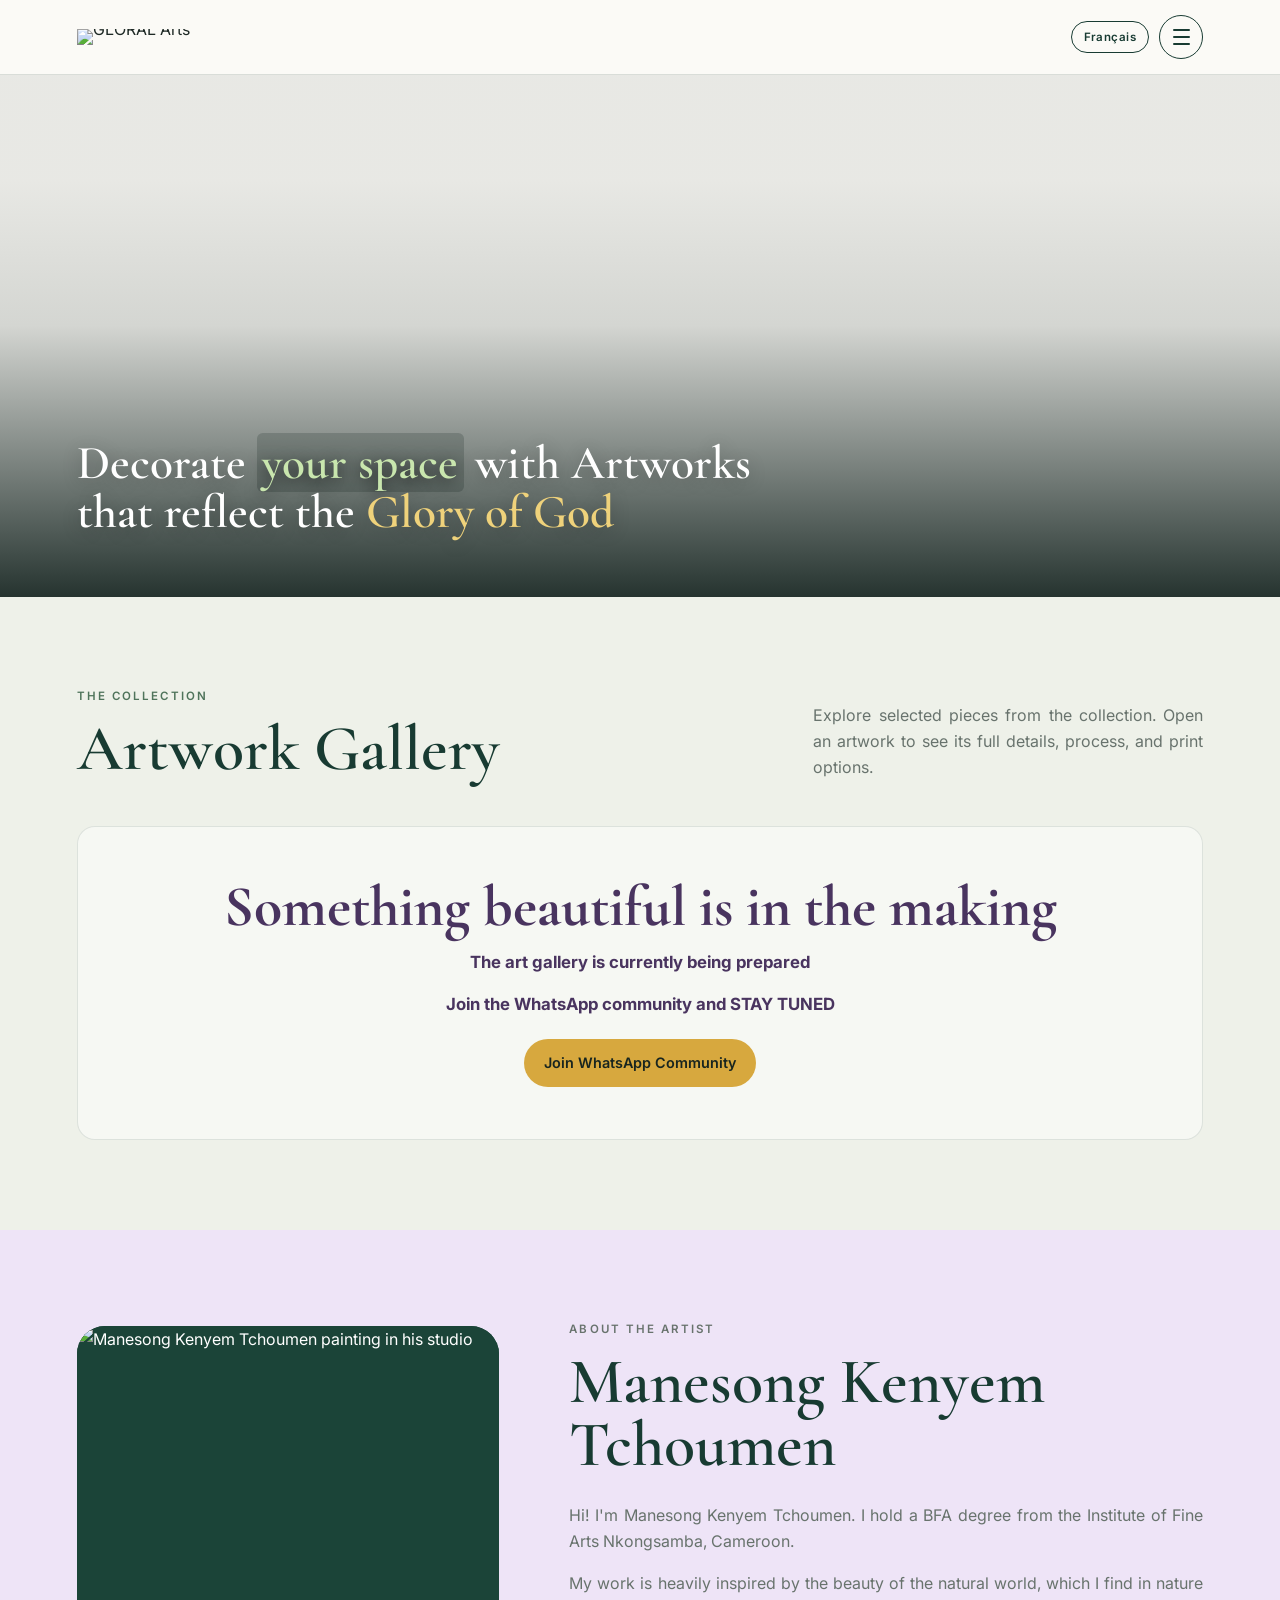
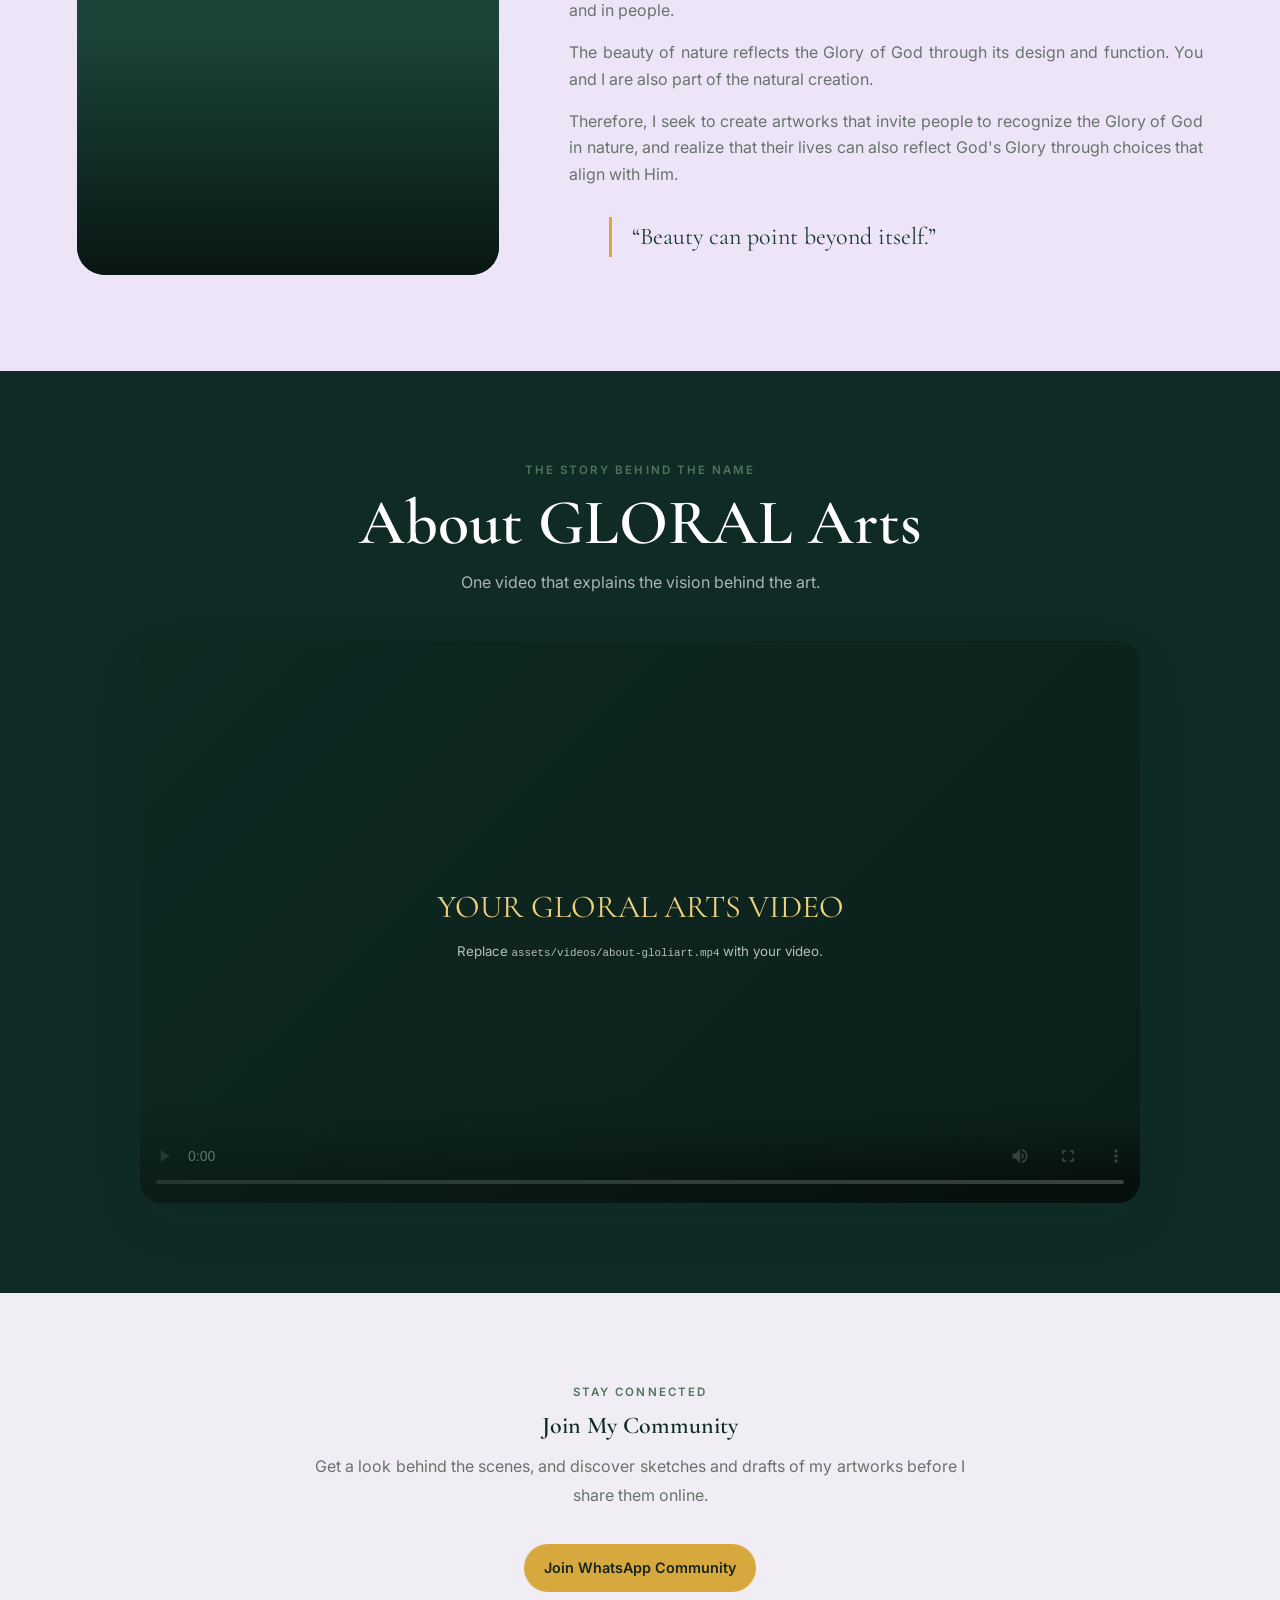
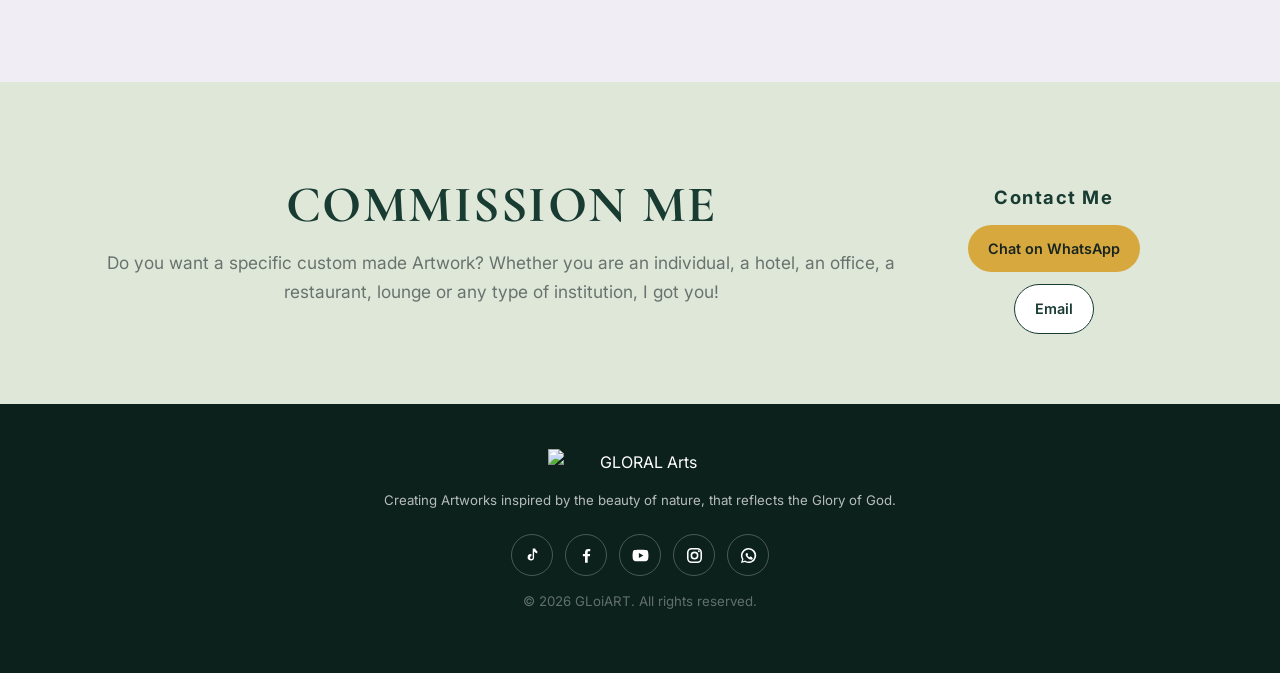
==== index.html @ 652de0c2 "Add files via upload" ====
<!DOCTYPE html>
<html lang="en">
<head>
  <meta charset="UTF-8">
  <meta name="viewport" content="width=device-width, initial-scale=1.0">
  <title>GLoiART | Nature-Inspired Art by Cameroon Artist Manesong Kenyem Tchoumen</title>
  <meta name="description" content="Discover GLoiART, original artworks by Cameroonian artist Manesong Kenyem Tchoumen, inspired by the beauty of nature and created to reflect the Glory of God.">
  <meta name="robots" content="index, follow, max-image-preview:large">
  <link rel="canonical" href="https://desken-artist.github.io/">
  <link rel="alternate" hreflang="en" href="https://desken-artist.github.io/">
  <link rel="alternate" hreflang="fr" href="https://desken-artist.github.io/">
  <link rel="alternate" hreflang="x-default" href="https://desken-artist.github.io/">
  <meta property="og:type" content="website">
  <meta property="og:site_name" content="GLoiART">
  <meta property="og:title" content="GLoiART | Nature-Inspired Art by Cameroon Artist Manesong Kenyem Tchoumen">
  <meta property="og:description" content="Discover GLoiART, original artworks by Cameroonian artist Manesong Kenyem Tchoumen, inspired by the beauty of nature and created to reflect the Glory of God.">
  <meta property="og:url" content="https://desken-artist.github.io/">
  <meta property="og:image" content="https://desken-artist.github.io/assets/banner.webp">
  <meta property="og:image:alt" content="GLoiART artwork and nature-inspired art">
  <meta name="twitter:card" content="summary_large_image">
  <meta name="twitter:title" content="GLoiART | Nature-Inspired Art by Cameroon Artist Manesong Kenyem Tchoumen">
  <meta name="twitter:description" content="Discover GLoiART, original artworks by Cameroonian artist Manesong Kenyem Tchoumen, inspired by the beauty of nature and created to reflect the Glory of God.">
  <meta name="twitter:image" content="https://desken-artist.github.io/assets/banner.webp">
  <link rel="preconnect" href="https://fonts.googleapis.com">
  <link rel="preconnect" href="https://fonts.gstatic.com" crossorigin>
  <link href="https://fonts.googleapis.com/css2?family=Cormorant+Garamond:wght@500;600;700&family=Inter:wght@400;500;600&display=swap" rel="stylesheet">
  <link rel="stylesheet" href="styles.css">
</head>
<body>
  <header class="site-header">
    <a class="brand" href="index.html" data-i18n-aria="home"><img class="brand-logo brand-logo-full" src="assets/logo-gloral.png" alt="GLORAL Arts"></a>
    <button class="language-toggle" id="languageToggle" type="button">Français</button>
    <button class="menu-toggle" id="menuToggle" data-i18n-aria="openMenu" aria-label="Open navigation menu" aria-expanded="false" aria-controls="mainNav">
      <span></span><span></span><span></span>
    </button>
    <nav id="mainNav" class="main-nav" aria-label="Main navigation">
      <a href="#gallery" data-i18n="gallery">Gallery</a>
      <a href="#about-artist" data-i18n="artist">Artist</a>
      <a href="#about-gloliart" data-i18n="aboutGLoiART">About GLoiART</a>
      <a href="#contact-me" data-i18n="contactMe">Contact Me</a>
    </nav>
  </header>

  <main id="home">
    <div class="nature-animation-layer" id="natureAnimationLayer" aria-hidden="true"></div>
    <section class="hero"><div class="hero-art" role="img" data-i18n-aria="heroImage" aria-label="Modern living room with artwork and plants"></div><div class="hero-overlay"></div><div class="hero-content"><h1 data-i18n="hero">Decorate <span>your space</span> with Artworks that reflect the <em>Glory of God</em></h1></div></section>
    <section id="gallery" class="section gallery-section">
      <div class="section-heading">
        <div>
          <p class="eyebrow" data-i18n="collection">The collection</p>
          <h2 data-i18n="artworkGallery">Artwork Gallery</h2>
        </div>
        <p class="section-note" data-i18n="galleryNote">Explore selected pieces from the collection. Open an artwork to see its full details, process, and print options.</p>
      </div>
      <div id="galleryGrid" class="gallery-grid"></div>
    </section>

    <section id="about-artist" class="section about-artist">
      <div class="artist-visual">
        <img class="artist-photo" src="assets/artist-photo.jpg" alt="Manesong Kenyem Tchoumen painting in his studio">
      </div>
      <div class="about-copy">
        <p class="eyebrow" data-i18n="aboutArtist">About the Artist</p>
        <h2>Manesong Kenyem Tchoumen</h2>
        <p data-i18n="artistBio1">Hi! I'm Manesong Kenyem Tchoumen. I hold a BFA degree from the Institute of Fine Arts Nkongsamba, Cameroon.</p>
        <p data-i18n="artistBio2">My work is heavily inspired by the beauty of the natural which I find in nature and in people.</p>
        <p data-i18n="artistBio3">The beauty of nature reflects the Glory of God through it's design and function. You and I are also part of the natural creation.</p>
        <p data-i18n="artistBio4">Therefore I seek to create artworks that invite people to recognize the Glory of God in nature, and realize that their lives can also reflect God's Glory through choices that align with Him.</p>
        <blockquote data-i18n="artistQuote">“Beauty can point beyond itself.”</blockquote>
      </div>
    </section>

    <section id="about-gloliart" class="section about-gloliart">
      <div class="section-heading centered">
        <p class="eyebrow" data-i18n="storyBehindName">The story behind the name</p>
        <h2 data-i18n="aboutTitle">About GLoiART</h2>
        <p data-i18n="aboutVideoIntro">One video that explains the vision behind the art.</p>
      </div>
      <div class="about-video">
        <video controls preload="metadata" poster="assets/about-poster.svg">
          <source src="assets/videos/about-gloliart.mp4" type="video/mp4">
          Your browser does not support HTML5 video.
        </video>
        <div class="video-placeholder">
          <span data-i18n="yourVideo">YOUR GLoiART VIDEO</span>
          <small data-i18n="replaceVideo">Replace <code>assets/videos/about-gloliart.mp4</code> with your video.</small>
        </div>
      </div>
    </section>

    <section id="join-community" class="section join-community-section">
      <div class="join-community-copy">
        <p class="eyebrow" data-i18n="communityEyebrow">Stay connected</p>
        <h2 data-i18n="communityTitle">Join My Community</h2>
        <p data-i18n="communityDescription">Get a look behind the scenes, and discover sketches and drafts of my artworks before I share them online.</p>
        <a id="aboutCommunityLink" class="button button-gold community-button" href="#" target="_blank" rel="noopener" data-i18n="joinCommunity">Join WhatsApp Community</a>
      </div>
    </section>

    <section id="contact-me" class="cta">
      <div>
        <h2 class="commission-title" data-i18n="commission">COMMISSION ME</h2>
        <p class="commission-copy" data-i18n="commissionCopy">Do you want a specific custom made Artwork? Whether you are an individual, a hotel, an office, a restaurant, lounge or any type of institution, I got you!</p>
      </div>
      <div class="contact-actions">
        <strong data-i18n="contactMe">CONTACT ME</strong>
        <div class="contact-buttons">
          <a id="ctaWhatsApp" class="button button-gold" href="#" target="_blank" rel="noopener" data-i18n="chatWhatsApp">Chat on WhatsApp</a>
          <a id="ctaEmail" class="button button-light" href="#" data-i18n="email">Email</a>
        </div>
      </div>
    </section>
  </main>

  <footer>
    <div class="footer-brand">
      <img class="footer-logo-full" src="assets/logo-gloral-white.png" alt="GLORAL Arts">
    </div>
    <p data-i18n="footerBio">Creating Artworks inspired by the beauty of nature, that reflects the Glory of God.</p>
    <div class="social-links" aria-label="Social media links">
      <a id="socialTikTok" href="#" target="_blank" rel="noopener" aria-label="TikTok" title="TikTok"><svg viewBox="0 0 24 24" aria-hidden="true"><path d="M14 3v11.1a4.1 4.1 0 1 1-3.4-4.04V13a1.7 1.7 0 1 0 1.7 1.7V3h3.1c.3 1.55 1.3 2.72 2.6 3.38v3.04A7.1 7.1 0 0 1 14 7.02V3z"/></svg></a>
      <a id="socialFacebook" href="#" target="_blank" rel="noopener" aria-label="Facebook" title="Facebook"><svg viewBox="0 0 24 24" aria-hidden="true"><path d="M13.5 21v-8h2.7l.4-3h-3.1V8.1c0-.9.25-1.5 1.55-1.5h1.65V3.9c-.29-.04-1.29-.12-2.46-.12-2.44 0-4.11 1.49-4.11 4.23V10H7.4v3h2.73v8h3.37z"/></svg></a>
      <a id="socialYouTube" href="#" target="_blank" rel="noopener" aria-label="YouTube" title="YouTube"><svg viewBox="0 0 24 24" aria-hidden="true"><path d="M21.58 7.19a2.9 2.9 0 0 0-2.04-2.05C17.74 4.65 12 4.65 12 4.65s-5.74 0-7.54.49a2.9 2.9 0 0 0-2.04 2.05A30.3 30.3 0 0 0 1.93 12a30.3 30.3 0 0 0 .49 4.81 2.9 2.9 0 0 0 2.04 2.05c1.8.49 7.54.49 7.54.49s5.74 0 7.54-.49a2.9 2.9 0 0 0 2.04-2.05A30.3 30.3 0 0 0 22.07 12a30.3 30.3 0 0 0-.49-4.81zM9.95 15.3V8.7L15.65 12l-5.7 3.3z"/></svg></a>
      <a id="socialInstagram" href="#" target="_blank" rel="noopener" aria-label="Instagram" title="Instagram"><svg viewBox="0 0 24 24" aria-hidden="true"><rect x="3.5" y="3.5" width="17" height="17" rx="5" fill="none" stroke="currentColor" stroke-width="2"/><circle cx="12" cy="12" r="4" fill="none" stroke="currentColor" stroke-width="2"/><circle cx="17.5" cy="6.7" r="1.2"/></svg></a>
      <a id="socialWhatsApp" href="#" target="_blank" rel="noopener" aria-label="WhatsApp" title="WhatsApp"><svg viewBox="0 0 24 24" aria-hidden="true"><path d="M12 2.5a9.5 9.5 0 0 0-8.2 14.3L2.5 21.5l4.9-1.3A9.5 9.5 0 1 0 12 2.5zm0 17.2a7.6 7.6 0 0 1-3.9-1.1l-.3-.2-2.9.8.8-2.8-.2-.3A7.6 7.6 0 1 1 12 19.7zm4.2-5.7c-.2-.1-1.2-.6-1.4-.7-.2-.1-.3-.1-.5.1-.1.2-.5.7-.6.8-.1.1-.2.2-.4.1-.2-.1-.8-.3-1.5-.9-.5-.4-.9-1-1-1.1-.1-.2 0-.3.1-.4l.3-.4c.1-.1.1-.2.2-.3.1-.1 0-.3 0-.4s-.5-1.2-.7-1.6c-.2-.4-.4-.4-.5-.4h-.4c-.1 0-.4.1-.6.3-.2.2-.8.8-.8 1.9s.8 2.2.9 2.4c.1.1 1.6 2.5 3.9 3.4.5.2.9.3 1.2.4.5.1 1 .1 1.4.1.4-.1 1.2-.5 1.4-.9.2-.4.2-.8.2-.9-.1-.2-.2-.2-.4-.3z"/></svg></a>
    </div>
    <p class="copyright">© <span id="year"></span> GLoiART. All rights reserved.</p>
  </footer>

  <script type="application/ld+json">
  {"@context":"https://schema.org","@type":"Person","name":"Manesong Kenyem Tchoumen","url":"https://desken-artist.github.io/","jobTitle":"Artist and Illustrator","alumniOf":{"@type":"EducationalOrganization","name":"Institute of Fine Arts Nkongsamba"},"brand":{"@type":"Brand","name":"GLoiART"},"description":"Cameroonian artist creating artworks inspired by the beauty of nature and the Glory of God."}
  </script>
  <script src="config.js"></script>
  <script src="i18n.js"></script>
  <script src="script.js"></script>
</body>
<script>document.addEventListener("DOMContentLoaded",initLanguage);</script>
</html>
---- styles.css ----
:root {
  --forest: #183b32;
  --forest-deep: #102b25;
  --leaf: #4f745b;
  --sage: #a8b99e;
  --cream: #f4f0e5;
  --paper: #fbfaf6;
  --ink: #1e2925;
  --muted: #68736d;
  --gold: #d7a83e;
  --gold-light: #efd27b;
  --line: rgba(24,59,50,.15);
  --shadow: 0 18px 50px rgba(16,43,37,.12);
  --radius: 20px;
}

* { box-sizing: border-box; }
html { scroll-behavior: smooth; }
body {
  margin: 0;
  background: var(--paper);
  color: var(--ink);
  font-family: Inter, system-ui, sans-serif;
  line-height: 1.65;
}
img, video { display: block; max-width: 100%; }
a { color: inherit; text-decoration: none; }
button, a { -webkit-tap-highlight-color: transparent; }

.site-header {
  position: sticky; top: 0; z-index: 20;
  display: flex; align-items: center; justify-content: space-between;
  padding: 15px clamp(20px, 6vw, 90px);
  background: rgba(251,250,246,.92);
  backdrop-filter: blur(14px);
  border-bottom: 1px solid var(--line);
}
.brand { display:flex; align-items:center; min-width:0; line-height:0; text-decoration:none; }
.brand-g-circle { width:42px; height:42px; border:2px solid var(--forest); border-radius:50%; display:flex; align-items:center; justify-content:center; flex:0 0 42px; overflow:hidden; background:rgba(255,255,255,.35); }
.brand-g-circle img { width:72%; height:72%; object-fit:contain; display:block; }
.brand-logo { display:block; width:auto; height:auto; object-fit:contain; }
.brand-logo-full { width:clamp(130px, 13vw, 175px); max-height:44px; }
.brand-logo-g { display:none; width:38px; height:42px; object-fit:contain; }
nav.main-nav {
  position:absolute;
  top:calc(100% + 10px);
  right:clamp(18px,5vw,70px);
  display:flex;
  flex-direction:column;
  align-items:stretch;
  min-width:210px;
  gap:0;
  padding:8px;
  background:rgba(251,250,246,.98);
  border:1px solid var(--line);
  border-radius:16px;
  box-shadow:var(--shadow);
  opacity:0;
  visibility:hidden;
  transform:translateY(-8px);
  transition:opacity .2s ease, transform .2s ease, visibility .2s ease;
  font-size:.9rem;
}
nav.main-nav.open { opacity:1; visibility:visible; transform:translateY(0); }
nav.main-nav a { color:var(--forest); padding:11px 13px; border-radius:10px; }
nav.main-nav a:hover { background:#eef1e9; color:var(--gold); }

.menu-toggle {
  position:relative;
  z-index:22;
  width:44px;
  height:44px;
  border:1px solid var(--forest);
  border-radius:50%;
  background:transparent;
  display:flex;
  flex-direction:column;
  align-items:center;
  justify-content:center;
  gap:5px;
  cursor:pointer;
}
.menu-toggle span {
  display:block;
  width:17px;
  height:2px;
  background:var(--forest);
  border-radius:2px;
  transition:transform .2s ease, opacity .2s ease;
}
.menu-toggle.open span:nth-child(1){transform:translateY(7px) rotate(45deg)}
.menu-toggle.open span:nth-child(2){opacity:0}
.menu-toggle.open span:nth-child(3){transform:translateY(-7px) rotate(-45deg)}

.hero { position:relative; min-height:min(760px, 84vh); overflow:hidden; color:#fff; }
.hero-art { position:absolute; inset:0; background-image:url("assets/banner.webp"); background-size:cover; background-position:center center; background-repeat:no-repeat; }
.hero-overlay { position:absolute; inset:0; background:linear-gradient(180deg,rgba(8,24,20,.08) 20%,rgba(8,24,20,.16) 48%,rgba(8,24,20,.88) 100%); }
.hero-content { position:absolute; z-index:2; left:0; right:0; bottom:0; width:100%; max-width:none; padding:clamp(28px,5vw,60px) clamp(20px,6vw,90px); }
.eyebrow { text-transform:uppercase; letter-spacing:.18em; font-size:.72rem; font-weight:600; color:var(--leaf); margin:0 0 12px; }
.hero h1 { max-width:950px; margin:0; color:#fff; font-size:clamp(2.2rem,5vw,5.2rem); line-height:.98; text-wrap:balance; text-shadow:0 3px 18px rgba(0,0,0,.28); }
.hero h1 span { color:#c9e6ae; text-shadow:0 3px 16px rgba(0,0,0,.82); background:rgba(8,24,20,.18); padding:.02em .12em; border-radius:.12em; }
.hero h1 em { color:var(--gold-light); font-style:normal; }
.hero .eyebrow { color:var(--gold-light); }
h1,h2 { font-family:"Cormorant Garamond", Georgia, serif; line-height:.98; margin:0; font-weight:600; }
h1 { font-size:clamp(3rem,7vw,6.3rem); max-width:900px; }
h1 span { color:#a9d28f; }
h1 strong { color:var(--gold-light); font-weight:600; }
.hero-copy { max-width:600px; font-size:1.05rem; margin:26px 0 30px; color:rgba(255,255,255,.86); }
.button {
  display:inline-flex; align-items:center; justify-content:center;
  padding:12px 20px; border-radius:999px; font-weight:600; font-size:.9rem;
  transition:transform .2s ease, box-shadow .2s ease, background .2s ease;
}
.button:hover { transform:translateY(-2px); box-shadow:0 8px 25px rgba(0,0,0,.15); }
.button-light { background:#fff; color:var(--forest); }
.button-gold { background:var(--gold); color:#18251f; }

.room-window { position:absolute; width:24%; height:45%; right:8%; top:10%; background:linear-gradient(#9fc4ce 0 58%,#738b70 58%); border:18px solid rgba(255,255,255,.55); box-shadow:0 25px 55px rgba(0,0,0,.15); }
.wall-art { position:absolute; width:24%; aspect-ratio:4/5; right:37%; top:16%; background:#c6bba2; border:13px solid #e5dfd2; box-shadow:0 25px 55px rgba(0,0,0,.18); overflow:hidden; }
.painting-sky { position:absolute; inset:0 0 55%; background:#9bb9bd; }
.painting-hills { position:absolute; left:-10%; right:-10%; bottom:32%; height:48%; background:#536f59; clip-path:polygon(0 75%,25% 30%,45% 65%,65% 10%,100% 72%,100% 100%,0 100%); }
.painting-field { position:absolute; inset:58% 0 0; background:#c9ad61; }
.painting-sun { position:absolute; width:18%; aspect-ratio:1; border-radius:50%; background:#f2d37b; top:17%; right:15%; }
.sofa { position:absolute; left:31%; right:7%; bottom:8%; height:29%; background:#87735d; border-radius:30px 30px 15px 15px; box-shadow:0 28px 45px rgba(0,0,0,.2); }
.sofa:before { content:""; position:absolute; left:0; right:0; top:-30%; height:45%; background:#9b876e; border-radius:25px 25px 8px 8px; }
.sofa span { position:absolute; width:23%; height:45%; background:#c3b398; border-radius:10px; top:10%; }
.sofa span:first-child { left:7%; transform:rotate(-5deg); }
.sofa span:last-child { right:7%; transform:rotate(5deg); }
.plant { position:absolute; bottom:18%; width:11%; height:35%; }
.plant-left { left:10%; }
.plant-right { right:2%; bottom:20%; }
.plant:before { content:""; position:absolute; bottom:0; left:35%; width:30%; height:35%; background:#9a6e4e; border-radius:5px 5px 20px 20px; }
.plant i { position:absolute; bottom:28%; left:50%; width:35%; height:55%; background:#315a43; border-radius:100% 0 100% 0; transform-origin:bottom left; }
.plant i:nth-child(1){transform:rotate(-55deg)}
.plant i:nth-child(2){transform:rotate(-28deg) translateX(10px)}
.plant i:nth-child(3){transform:rotate(12deg)}
.plant i:nth-child(4){transform:rotate(38deg)}
.plant i:nth-child(5){transform:rotate(65deg)}

.intro { padding:100px 22px 75px; text-align:center; max-width:900px; margin:auto; }
.intro h2 { font-size:clamp(2.5rem,5vw,4.3rem); color:var(--forest); }
.intro > p:last-child { color:var(--muted); max-width:650px; margin:22px auto 0; }

.section { padding:90px clamp(20px,6vw,90px); }
.gallery-section { background:#eef1e9; }
.section-heading { display:flex; justify-content:space-between; gap:40px; align-items:end; margin-bottom:45px; }
.section-heading h2 { color:var(--forest); font-size:clamp(2.6rem,5vw,4.7rem); }
.section-note { max-width:390px; color:var(--muted); margin:0; }

.gallery-grid { display:grid; grid-template-columns:repeat(2,minmax(0,1fr)); gap:28px; }
.art-card { background:var(--paper); border:1px solid var(--line); border-radius:var(--radius); overflow:hidden; box-shadow:0 8px 30px rgba(24,59,50,.06); }
.art-image-wrap { background:#e4e7df; }
.art-image { width:100%; height:auto; object-fit:contain; }
.art-info { padding:20px 22px 22px; }
.art-title { font-family:"Cormorant Garamond",serif; font-size:1.9rem; color:var(--forest); margin:0 0 16px; }
.card-actions { display:flex; gap:10px; flex-wrap:wrap; align-items:stretch; }
.card-actions a, .card-actions button { flex:1; min-width:125px; }
.small-button { min-height:42px; display:inline-flex; align-items:center; justify-content:center; text-align:center; padding:10px 13px; border-radius:999px; border:1px solid var(--forest); background:transparent; color:var(--forest); cursor:pointer; font:600 .82rem Inter,sans-serif; line-height:1.2; }
.small-button.primary { background:var(--forest); color:#fff; }
.small-button.whatsapp { border-color:#648b68; color:#315c3b; }

.details {
  border-top:1px solid var(--line); margin-top:18px; padding-top:18px;
}
.details summary { cursor:pointer; list-style:none; color:var(--forest); font-weight:600; font-size:.85rem; }
.details summary::-webkit-details-marker { display:none; }
.details summary:after { content:"＋"; float:right; font-size:1.1rem; }
.details[open] summary:after { content:"−"; }
.details-content { padding-top:18px; display:grid; gap:22px; }
.detail-copy h3 { font-family:"Cormorant Garamond",serif; font-size:1.55rem; margin:0 0 5px; color:var(--forest); }
.detail-copy p { margin:0 0 10px; color:var(--muted); font-size:.88rem; }
.process-video { width:100%; border-radius:13px; background:#122c25; aspect-ratio:16/9; }
.video-label { font-size:.72rem; text-transform:uppercase; letter-spacing:.12em; color:var(--leaf); }
.print-box { background:#f1eadb; border-radius:13px; padding:16px; }
.print-box strong { color:var(--forest); }
.print-box p { margin:4px 0 0; font-size:.83rem; color:var(--muted); }

.about-artist { display:grid; grid-template-columns:.8fr 1.2fr; gap:70px; align-items:center; background:var(--paper); }
.artist-visual { aspect-ratio:1181/1536; min-height:0; border-radius:28px; background:#1b4438; display:flex; flex-direction:column; justify-content:flex-end; align-items:center; color:#fff; overflow:hidden; position:relative; }
.artist-visual:before { content:""; position:absolute; inset:0; background:linear-gradient(to bottom,rgba(0,0,0,0) 55%,rgba(0,0,0,.68) 100%); z-index:1; pointer-events:none; }
.artist-photo { position:absolute; inset:0; width:100%; height:100%; object-fit:contain; object-position:center top; background:#1b4438; }
.artist-visual p { position:relative; z-index:2; margin:0 0 24px; letter-spacing:.13em; text-transform:uppercase; font-size:.7rem; text-align:center; }
.about-copy h2 { font-size:clamp(2.7rem,5vw,4.5rem); color:var(--forest); margin-bottom:25px; }
.about-copy p { color:var(--muted); max-width:700px; }
.about-copy blockquote { border-left:3px solid var(--gold); padding-left:20px; font-family:"Cormorant Garamond",serif; font-size:1.5rem; color:var(--forest); margin-top:30px; }

.about-gloliart { background:var(--forest-deep); color:#fff; }
.about-gloliart .section-heading h2 { color:#fff; }
.about-gloliart .section-heading p:last-child { color:rgba(255,255,255,.65); }
.centered { display:block; text-align:center; }
.centered > p:last-child { margin:15px auto 0; }
.about-video { position:relative; max-width:1000px; margin:40px auto 0; border-radius:22px; overflow:hidden; background:#091914; box-shadow:var(--shadow); }
.about-video video { width:100%; aspect-ratio:16/9; object-fit:cover; }
.video-placeholder { position:absolute; inset:0; display:flex; flex-direction:column; justify-content:center; align-items:center; text-align:center; pointer-events:none; background:linear-gradient(135deg,rgba(16,43,37,.85),rgba(16,43,37,.35)); }
.video-placeholder span { font-family:"Cormorant Garamond",serif; font-size:2rem; color:var(--gold-light); }
.video-placeholder small { color:rgba(255,255,255,.7); margin-top:7px; }

.cta { margin:0; padding:70px clamp(20px,8vw,120px); background:#dfe7d9; display:flex; align-items:center; justify-content:space-between; gap:30px; }
.cta h2 { color:var(--forest); font-size:clamp(2.3rem,4vw,4rem); max-width:800px; }
footer { background:#0c211c; color:rgba(255,255,255,.7); padding:45px clamp(20px,6vw,90px); text-align:center; }
.footer-brand { display:flex; justify-content:center; align-items:center; gap:12px; color:#fff; }
.footer-g-circle { width:50px; height:50px; flex-basis:50px; border-color:rgba(255,255,255,.8); background:rgba(255,255,255,.06); }
.footer-logo-full { display:block; width:clamp(130px, 18vw, 185px); max-height:50px; object-fit:contain; }
footer p { max-width:600px; margin:15px auto; font-size:.83rem; }
.copyright { opacity:.5; }


@keyframes seeAllVibrate {
  0%, 72%, 100% { transform: translateX(0); }
  74% { transform: translateX(-2px) rotate(-0.6deg); }
  76% { transform: translateX(2px) rotate(0.6deg); }
  78% { transform: translateX(-2px) rotate(-0.6deg); }
  80% { transform: translateX(2px) rotate(0.6deg); }
  82% { transform: translateX(0) rotate(0); }
}
.see-all-wrap { display:flex; justify-content:center; margin-top:38px; }
.see-all-button { min-width:190px; animation: seeAllVibrate 4.5s ease-in-out infinite; }
.see-all-button:hover { animation:none; }
@media (prefers-reduced-motion: reduce) {
  .see-all-button { animation:none; }
}

.all-artworks-header {
  padding:75px clamp(20px,6vw,90px) 55px;
  background:var(--paper);
  text-align:center;
}
.all-artworks-header .back-link { margin-bottom:28px; }
.all-artworks-header h1 {
  color:var(--forest);
  font-size:clamp(3rem,7vw,6rem);
  margin-bottom:15px;
}
.all-artworks-header > p:last-child {
  color:var(--muted);
  max-width:650px;
  margin:0 auto;
}
.all-artworks-section { min-height:60vh; }

@media (max-width: 720px) {
  .site-header { padding:12px 15px; }
  .menu-toggle { width:40px; height:40px; }
  .hero { min-height:720px; }
  .hero-content { padding:35px 16px 45px; }
  .hero-overlay { background:linear-gradient(180deg,rgba(8,24,20,.10),rgba(8,24,20,.22) 45%,rgba(8,24,20,.92) 100%); }
  .room-window { width:42%; right:4%; top:10%; }
  .wall-art { width:36%; right:42%; top:14%; }
  .sofa { left:17%; right:2%; bottom:7%; }
  .plant-left { left:0; }
  .plant-right { display:none; }
  .section { padding:65px 16px; }
  .gallery-grid { gap:12px; }
  .art-card { border-radius:13px; }
  .art-info { padding:13px; }
  .art-title { font-size:1.35rem; margin-bottom:12px; }
  .card-actions { gap:6px; }
  .card-actions a, .card-actions button { min-width:0; padding:8px 5px; font-size:.68rem; min-height:38px; }
  .details { margin-top:11px; padding-top:11px; }
  .details summary { font-size:.72rem; }
  .section-heading { display:block; margin-bottom:30px; }
  .section-note { margin-top:15px; font-size:.85rem; }
  .about-artist { grid-template-columns:1fr; gap:35px; }
  .artist-visual { min-height:0; }
  .cta { display:block; }
  .cta .button { margin-top:20px; }
}

.hero{min-height:min(540px,58vh)}
.art-detail-hero{padding:42px clamp(20px,6vw,90px) 85px;background:#eef1e9}.back-link{display:inline-block;color:var(--forest);font-size:.85rem;font-weight:600;margin-bottom:35px}.detail-main-grid{display:grid;grid-template-columns:minmax(0,1.1fr) minmax(340px,.9fr);gap:70px;align-items:center;max-width:1250px;margin:auto}.detail-main-image{background:#e1e5dc;border-radius:20px;overflow:hidden}.detail-main-image img{width:100%;height:auto}.detail-intro h1{color:var(--forest);font-size:clamp(3rem,6vw,5.8rem);margin-bottom:18px}.detail-lead{color:var(--muted);font-size:1.05rem}.availability-large{display:inline-flex;align-items:center;gap:8px;margin:20px 0;color:var(--forest);font-weight:600}.availability-large:before{content:"";width:9px;height:9px;border-radius:50%;background:#6e9a65}.availability-large.sold:before{background:#a07c74}.spec-grid{display:grid;grid-template-columns:1fr 1fr;gap:1px;margin:10px 0 25px;background:var(--line);border:1px solid var(--line)}.spec{background:var(--paper);padding:15px}.spec span{display:block;text-transform:uppercase;letter-spacing:.12em;font-size:.64rem;color:var(--leaf);margin-bottom:4px}.spec strong{color:var(--forest);font-size:.9rem}.detail-section{padding:90px clamp(20px,6vw,90px);max-width:1250px;margin:auto}.detail-section-heading h2{color:var(--forest);font-size:clamp(2.7rem,5vw,4.5rem)}.story-section{max-width:900px}.story-text{max-width:800px;font-family:"Cormorant Garamond",serif;font-size:1.5rem;line-height:1.5;color:#4e5d55}.process-large{margin-top:35px;border-radius:20px;overflow:hidden;background:#0c211c;box-shadow:var(--shadow)}.process-large video{width:100%;max-height:760px;display:block}.print-section{background:#eef1e9;max-width:none}.print-section>*{max-width:1250px;margin-left:auto;margin-right:auto}.print-gallery{display:grid;grid-template-columns:repeat(2,1fr);gap:25px;margin-top:35px}.print-gallery figure{margin:0;background:var(--paper);border-radius:16px;overflow:hidden}.print-gallery img{width:100%;height:auto}.print-gallery figcaption{padding:13px 16px;color:var(--muted);font-size:.78rem}.print-cta{display:flex;justify-content:space-between;align-items:center;gap:25px;margin-top:30px;padding:25px;background:var(--forest);color:#fff;border-radius:18px}.print-cta strong{font-family:"Cormorant Garamond",serif;font-size:1.5rem}.print-cta p{margin:3px 0 0;color:rgba(255,255,255,.7);font-size:.82rem}.detail-bottom{text-align:center;padding:45px 20px;color:var(--forest);font-weight:600}.missing-artwork{min-height:65vh;text-align:center;padding:100px 20px}.missing-artwork h1{color:var(--forest);font-size:4rem}
@media(max-width:720px){.hero{min-height:500px}.hero-content{padding:28px 22px 35px}.hero h1{font-size:clamp(2rem,10vw,3.4rem)}.detail-main-grid{grid-template-columns:1fr;gap:35px}.art-detail-hero{padding:30px 16px 55px}.detail-intro h1{font-size:3.2rem}.detail-section{padding:60px 16px}.print-gallery{grid-template-columns:1fr 1fr;gap:10px}.print-cta{display:block}.print-cta .button{margin-top:18px}}

/* v6 refinements */
.about-artist { background:#eee4f7; }
.contact-actions { display:flex; flex-direction:column; align-items:flex-end; gap:12px; }
.contact-actions > strong { font-size:1.15rem; letter-spacing:.08em; color:var(--forest); }
.contact-buttons { display:flex; gap:12px; flex-wrap:wrap; justify-content:flex-end; }
.button-light { background:#fff; color:var(--forest); border:1px solid var(--forest); }
.button-light:hover { background:#f5f7f2; }
.social-links { display:flex; justify-content:center; align-items:center; gap:12px; margin:22px auto 8px; }
.social-links a { width:42px; height:42px; border:1px solid rgba(255,255,255,.25); border-radius:50%; display:inline-flex; align-items:center; justify-content:center; color:#fff; transition:transform .2s ease, background .2s ease; }
.social-links a:hover { transform:translateY(-2px); background:rgba(255,255,255,.1); }
.social-links svg { width:19px; height:19px; fill:currentColor; }
@media (max-width:720px){
  .brand { gap:8px; }
  .brand-g-circle { width:38px; height:38px; flex-basis:38px; }
  .brand-logo-full { display:block; width:120px; max-height:36px; }
  .brand-logo-g { display:none; }
  .footer-g-circle { width:46px; height:46px; flex-basis:46px; }
  .footer-logo-full { width:150px; max-height:44px; }
}
@media (max-width:720px) {
  .contact-actions { align-items:flex-start; margin-top:28px; }
  .contact-buttons { justify-content:flex-start; }
}


/* v7 commission/contact refinements */
.cta { text-align:center; }
.cta > div:first-child { max-width:900px; margin:0 auto; }
.commission-title { margin:0; font-size:clamp(2.7rem,5vw,4.8rem); font-weight:800; letter-spacing:.03em; color:var(--forest); }
.commission-copy { max-width:850px; margin:18px auto 0; font-size:1.08rem; line-height:1.7; color:var(--muted); }
.contact-actions { align-items:center; margin:30px auto 0; }
.contact-buttons { justify-content:center; }
@media (max-width:720px) {
  .contact-actions { align-items:center; }
  .contact-buttons { justify-content:center; }
}


/* v8 nature motion */
.nature-animation-layer { position:fixed; inset:0; z-index:20; pointer-events:none; overflow:hidden; }
.falling-leaf { position:absolute; top:-60px; left:0; width:25px; height:31px; opacity:.72; transform-origin:50% 50%; animation:leafFall var(--leaf-duration,11s) linear forwards; transform:scale(var(--leaf-size,1)); }
.falling-leaf::before { content:""; position:absolute; inset:2px 5px 5px 5px; transform:rotate(28deg); box-shadow:0 0 8px rgba(79,116,91,.12); }
.falling-leaf::after { content:""; position:absolute; left:10px; top:7px; width:1px; height:20px; background:rgba(64,83,54,.45); transform:rotate(28deg); transform-origin:top; }
.falling-leaf.leaf-green::before { background:linear-gradient(135deg,#4f745b,#8eaa78); }
.falling-leaf.leaf-yellow::before { background:linear-gradient(135deg,#d7a83e,#f1d36e); }
.falling-leaf.leaf-orange::before { background:linear-gradient(135deg,#c86f32,#e6a04c); }
.falling-leaf.leaf-oval::before { border-radius:80% 10% 80% 10%; }
.falling-leaf.leaf-maple::before { inset:2px 3px 5px; border-radius:45% 55% 35% 60%; clip-path:polygon(50% 0,63% 27%,93% 18%,77% 48%,100% 65%,67% 64%,72% 100%,50% 76%,28% 100%,33% 64%,0 65%,23% 48%,7% 18%,37% 27%); transform:rotate(20deg); }
.falling-leaf.leaf-slim::before { inset:3px 8px 4px; border-radius:90% 8% 90% 8%; transform:rotate(42deg) skewY(-8deg); }
@keyframes leafFall {
  0% { transform:translate3d(var(--leaf-x,0vw),-8vh,0) rotate(0deg) scale(var(--leaf-size,1)); opacity:0; }
  8% { opacity:.72; }
  35% { transform:translate3d(calc(var(--leaf-x,0vw) + var(--leaf-sway,7vw)),35vh,0) rotate(130deg) scale(var(--leaf-size,1)); }
  70% { transform:translate3d(calc(var(--leaf-x,0vw) - 5vw),75vh,0) rotate(260deg) scale(var(--leaf-size,1)); }
  100% { transform:translate3d(calc(var(--leaf-x,0vw) + 9vw),112vh,0) rotate(390deg) scale(var(--leaf-size,1)); opacity:0; }
}
@media (prefers-reduced-motion: reduce) {
  .nature-animation-layer { display:none !important; }
}

.no-artwork-message {
  grid-column:1 / -1;
  width:100%;
  min-height:260px;
  display:flex;
  align-items:center;
  justify-content:center;
  text-align:center;
  color:var(--forest);
  font-family:"Cormorant Garamond",serif;
  font-size:clamp(2rem,4vw,3.2rem);
  font-weight:600;
  margin:0;
  padding:60px 20px;
}

/* Language switcher */
.language-toggle {
  position: relative;
  z-index: 22;
  margin-left: auto;
  margin-right: 10px;
  border: 1px solid var(--forest);
  background: transparent;
  color: var(--forest);
  border-radius: 999px;
  padding: 8px 12px;
  font: 600 .72rem Inter, sans-serif;
  cursor: pointer;
  letter-spacing: .04em;
}
.language-toggle:hover { background:#eef1e9; }
@media(max-width:720px){
  .language-toggle { padding:7px 10px; font-size:.68rem; margin-right:7px; }
  .site-header { padding-left:14px; padding-right:14px; }
}

/* v16: use only the full GLoiART logo and align header/banner with page content */
.brand-g-circle, .brand-logo-g, .brand-mark, .footer-g-circle { display:none !important; }
.footer-brand { justify-content:center; }
.footer-logo-full { display:block; width:clamp(150px,18vw,185px); max-height:50px; object-fit:contain; }
@media (max-width:720px) {
  .site-header { padding-left:16px; padding-right:16px; }
  .brand-logo-full { display:block; width:120px; max-height:36px; }
  .footer-logo-full { width:150px; max-height:44px; }
}


/* v17: coming-soon gallery announcement and more restrained hero typography */
.hero h1 {
  font-size: clamp(1.75rem, 3.7vw, 3.8rem);
  line-height: 1.04;
}
.gallery-coming-soon {
  grid-column: 1 / -1;
  width: 100%;
  min-height: 280px;
  padding: 52px 22px;
  display: flex;
  flex-direction: column;
  align-items: center;
  justify-content: center;
  gap: 13px;
  text-align: center;
  color: var(--forest);
  background: rgba(255,255,255,.48);
  border: 1px solid rgba(35,65,48,.12);
  border-radius: 18px;
}
.gallery-coming-soon h3 {
  margin: 0;
  max-width: 900px;
  font-family: "Cormorant Garamond", Georgia, serif;
  font-size: clamp(2.25rem, 5vw, 3.6rem);
  line-height: 1;
  font-weight: 700;
}
.gallery-coming-soon p {
  margin: 0;
  font-family: Inter, sans-serif;
  font-size: clamp(.9rem, 1.5vw, 1.05rem);
  line-height: 1.55;
}
.gallery-coming-soon .coming-soon-invite {
  margin-top: 3px;
  font-weight: 600;
}
.community-button {
  margin-top: 9px;
  text-decoration: none;
}
@media (max-width: 720px) {
  .hero h1 {
    font-size: clamp(1.55rem, 6vw, 2.45rem);
    line-height: 1.08;
  }
  .gallery-coming-soon {
    min-height: 245px;
    padding: 38px 18px;
  }
}


/* GLoiART v18 refinements */
.gallery-coming-soon h3,
.gallery-coming-soon .coming-soon-subtitle,
.gallery-coming-soon .coming-soon-invite {
  color: #49345f;
  font-weight: 700;
}
.gallery-coming-soon h3 { font-weight: 700; }
.gallery-coming-soon p { font-weight: 700; }

.join-community-section {
  display: flex;
  justify-content: center;
  text-align: center;
  background: #f1edf5;
}
.join-community-copy {
  width: min(760px, 100%);
  margin: 0 auto;
}
.join-community-copy h2 {
  color: var(--forest-deep);
  margin: 8px 0 14px;
}
.join-community-copy > p:not(.eyebrow) {
  max-width: 650px;
  margin: 0 auto 26px;
  color: var(--muted);
  line-height: 1.8;
}
.community-button {
  animation: community-button-shake 6s ease-in-out infinite;
  transform-origin: center;
}
@keyframes community-button-shake {
  0%, 88%, 100% { transform: translateX(0) rotate(0); }
  89% { transform: translateX(-2px) rotate(-1deg); }
  90% { transform: translateX(2px) rotate(1deg); }
  91% { transform: translateX(-2px) rotate(-1deg); }
  92% { transform: translateX(2px) rotate(1deg); }
  93% { transform: translateX(0) rotate(0); }
}
@media (prefers-reduced-motion: reduce) {
  .community-button { animation: none; }
}

/* Requested text justification — preserve each section's original positioning */
.section-note {
  text-align: justify;
  text-align-last: left;
}

.about-copy > p:not(.eyebrow) {
  text-align: justify;
  text-align-last: left;
}

.join-community-copy > p:not(.eyebrow) {
  text-align: justify;
  text-align-last: center;
}
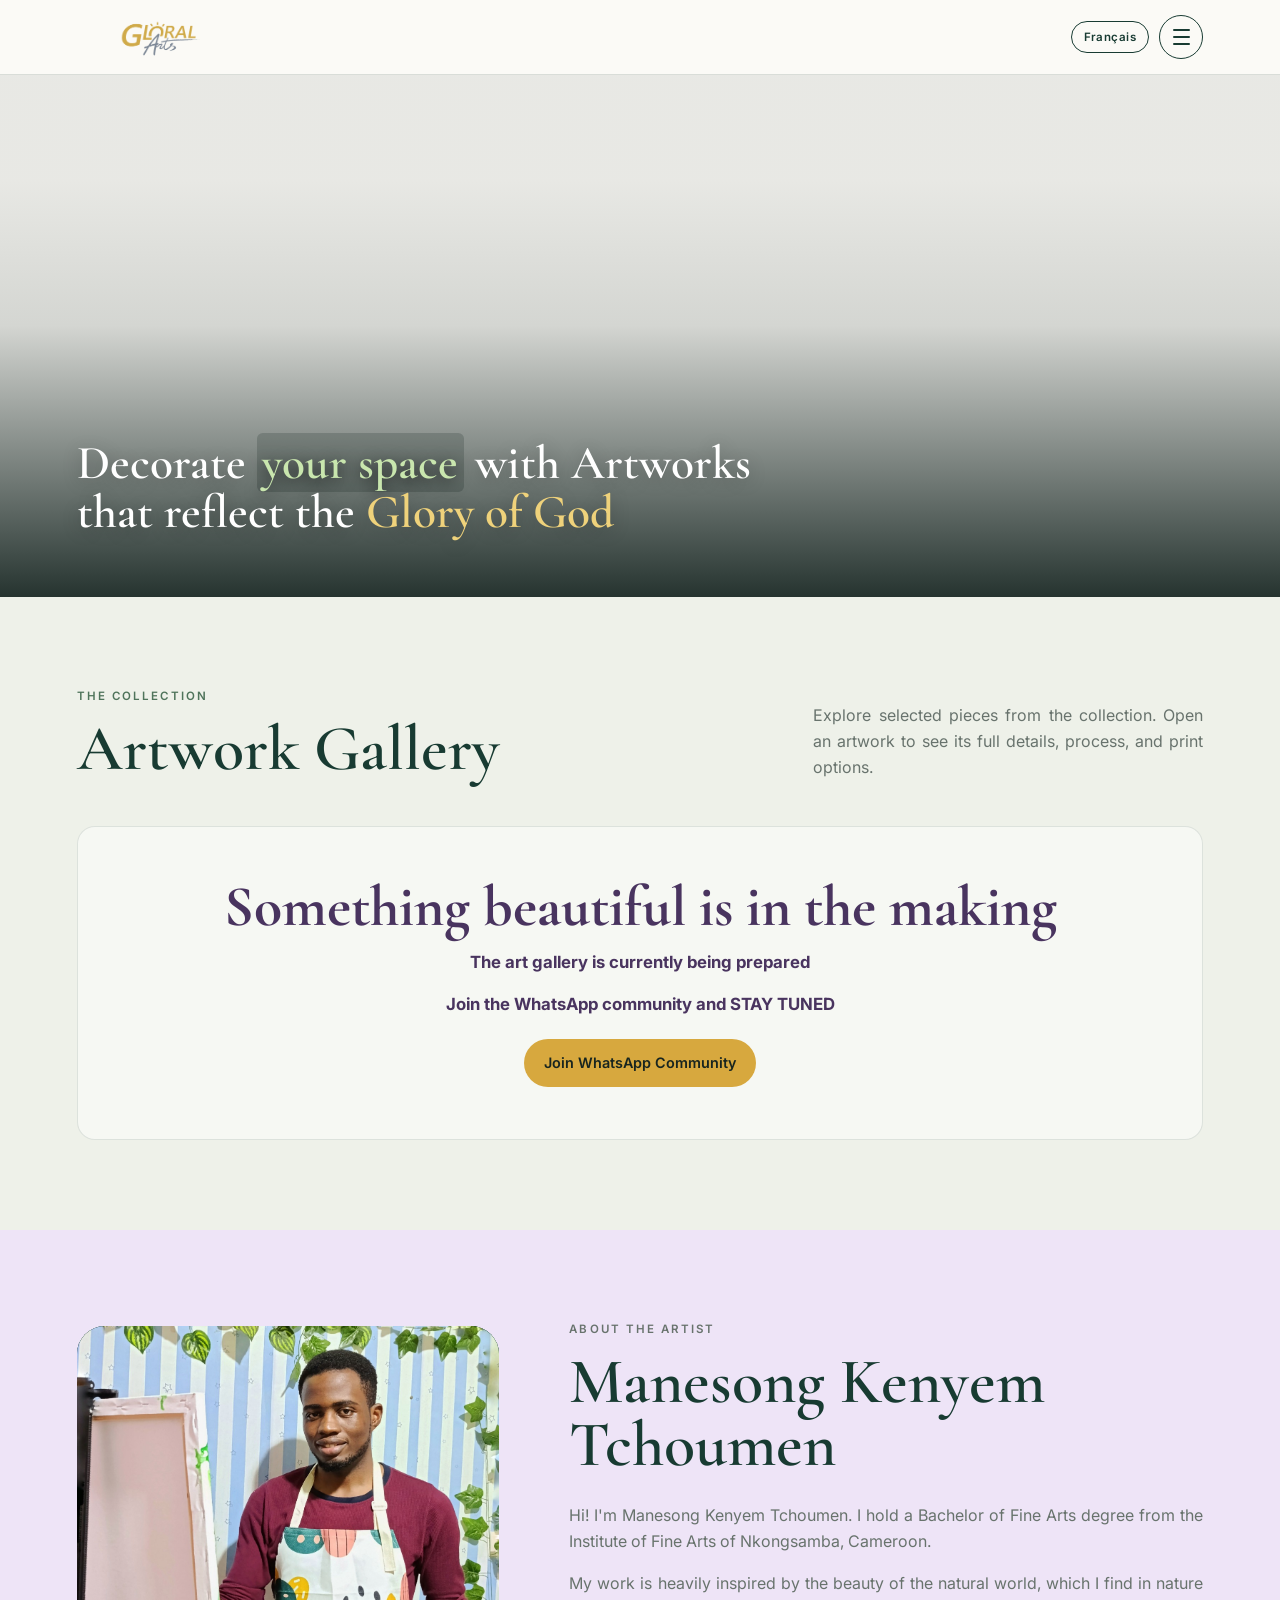
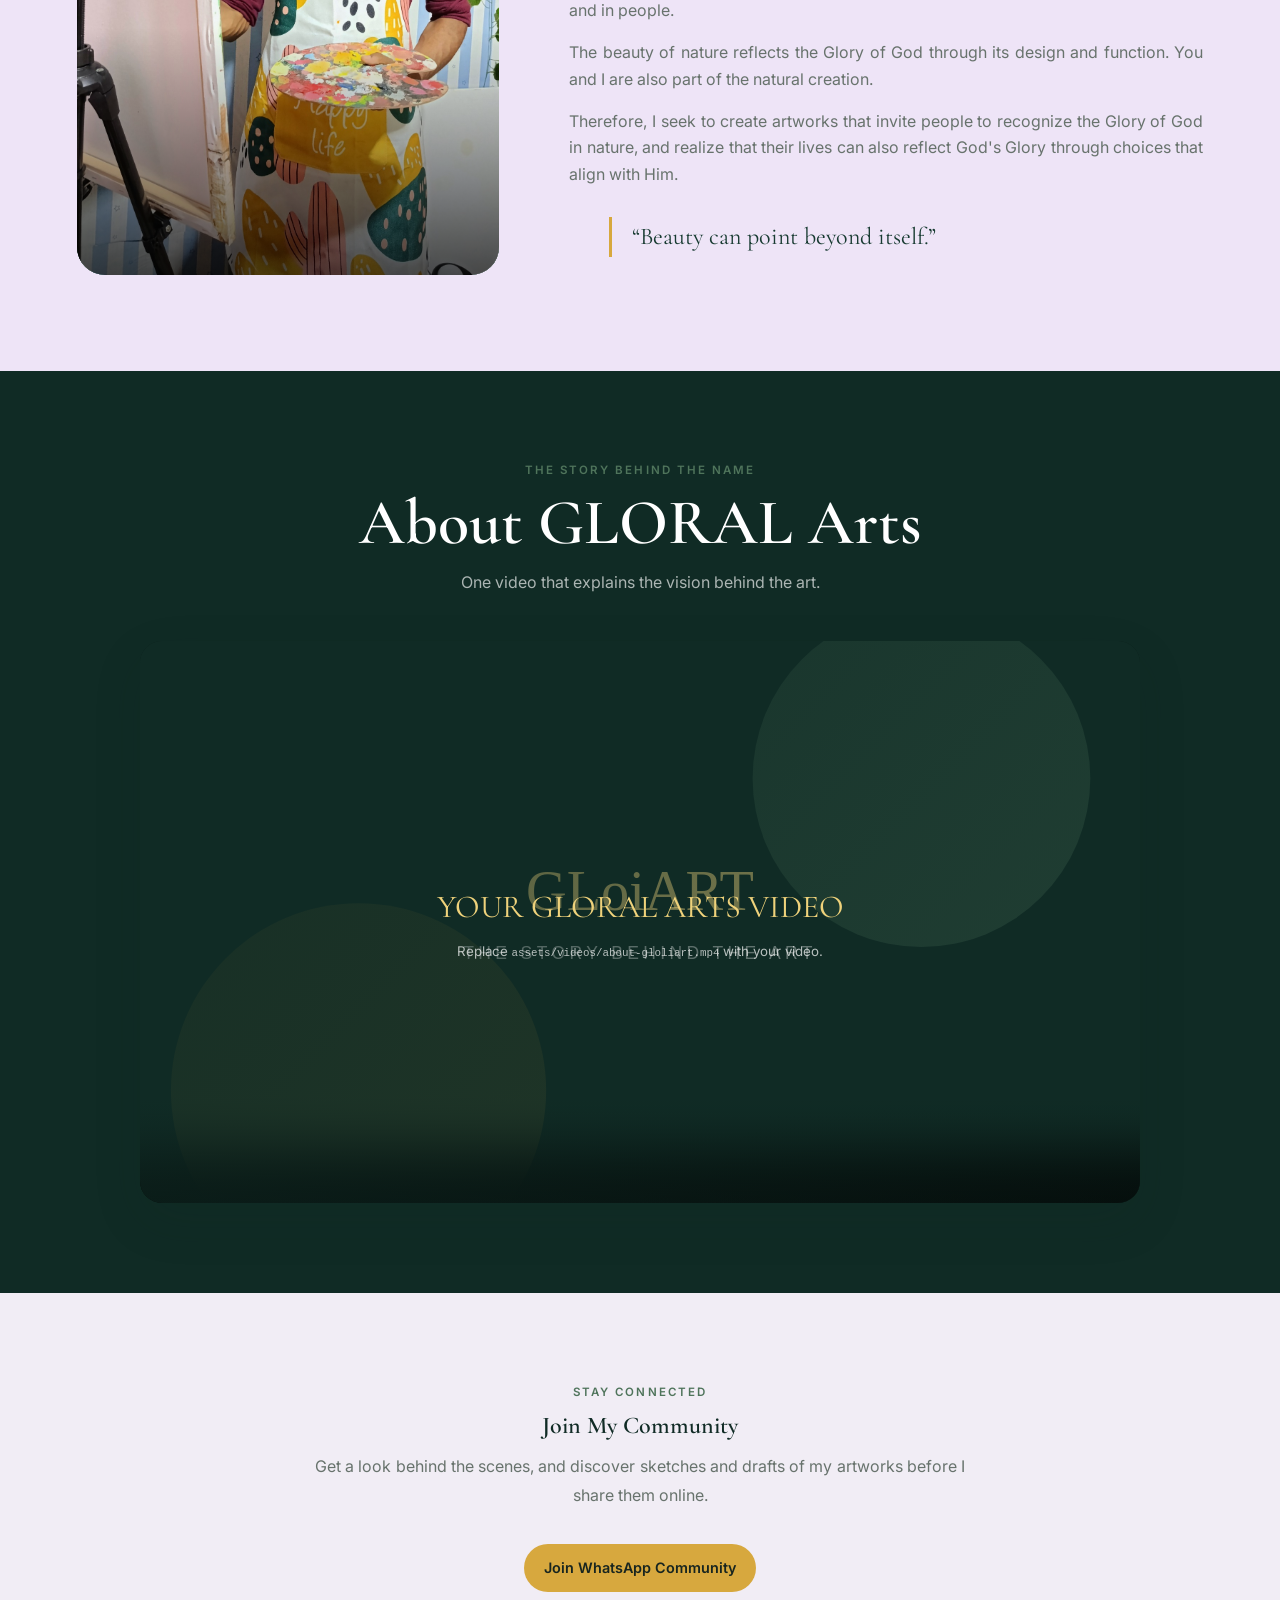
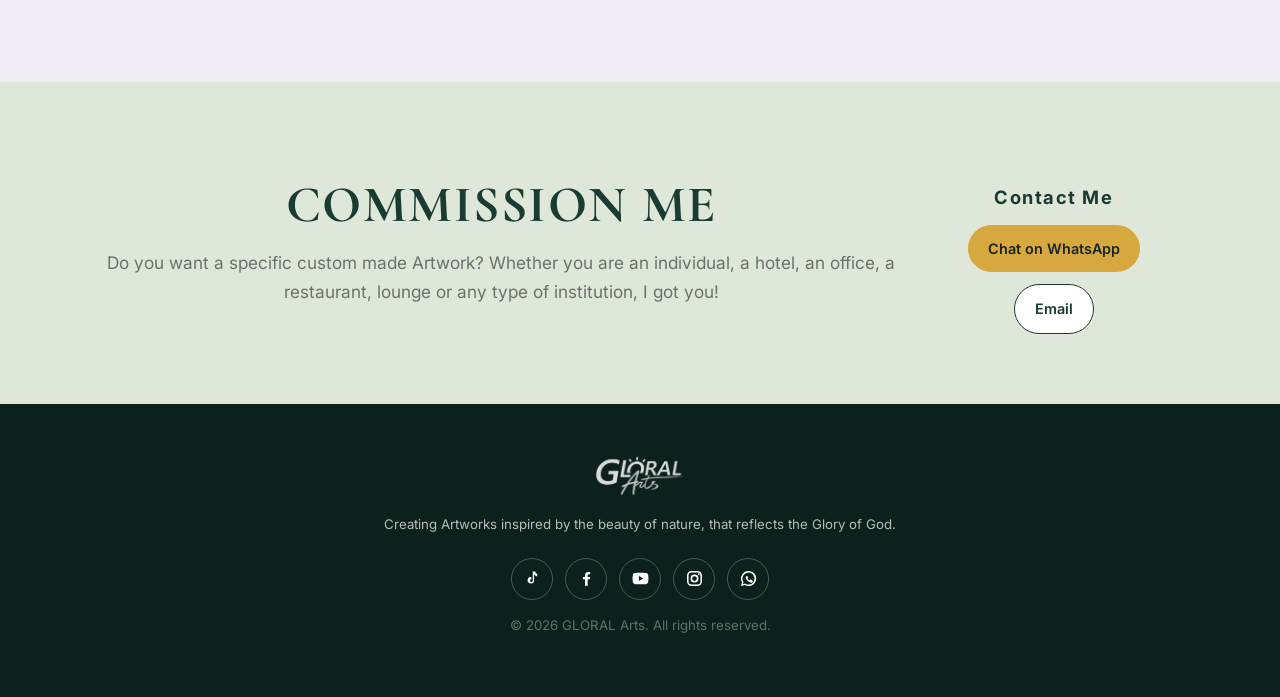
==== commit a70bd44e: "Add files via upload" ====
--- a/index.html
+++ b/index.html
@@ -3,24 +3,24 @@
 <head>
   <meta charset="UTF-8">
   <meta name="viewport" content="width=device-width, initial-scale=1.0">
-  <title>GLoiART | Nature-Inspired Art by Cameroon Artist Manesong Kenyem Tchoumen</title>
-  <meta name="description" content="Discover GLoiART, original artworks by Cameroonian artist Manesong Kenyem Tchoumen, inspired by the beauty of nature and created to reflect the Glory of God.">
+  <title>GLORAL Arts | Nature-Inspired Art by Cameroon Artist Manesong Kenyem Tchoumen</title>
+  <meta name="description" content="Discover GLORAL Arts, original artworks by Cameroonian artist Manesong Kenyem Tchoumen, inspired by the beauty of nature and created to reflect the Glory of God.">
   <meta name="robots" content="index, follow, max-image-preview:large">
-  <link rel="canonical" href="https://desken-artist.github.io/">
-  <link rel="alternate" hreflang="en" href="https://desken-artist.github.io/">
-  <link rel="alternate" hreflang="fr" href="https://desken-artist.github.io/">
-  <link rel="alternate" hreflang="x-default" href="https://desken-artist.github.io/">
+  <link rel="canonical" href="https://desken-artist.github.io/GLORAL/">
+  <link rel="alternate" hreflang="en" href="https://desken-artist.github.io/GLORAL/">
+  <link rel="alternate" hreflang="fr" href="https://desken-artist.github.io/GLORAL/">
+  <link rel="alternate" hreflang="x-default" href="https://desken-artist.github.io/GLORAL/">
   <meta property="og:type" content="website">
-  <meta property="og:site_name" content="GLoiART">
-  <meta property="og:title" content="GLoiART | Nature-Inspired Art by Cameroon Artist Manesong Kenyem Tchoumen">
-  <meta property="og:description" content="Discover GLoiART, original artworks by Cameroonian artist Manesong Kenyem Tchoumen, inspired by the beauty of nature and created to reflect the Glory of God.">
-  <meta property="og:url" content="https://desken-artist.github.io/">
-  <meta property="og:image" content="https://desken-artist.github.io/assets/banner.webp">
-  <meta property="og:image:alt" content="GLoiART artwork and nature-inspired art">
+  <meta property="og:site_name" content="GLORAL Arts">
+  <meta property="og:title" content="GLORAL Arts | Nature-Inspired Art by Cameroon Artist Manesong Kenyem Tchoumen">
+  <meta property="og:description" content="Discover GLORAL Arts, original artworks by Cameroonian artist Manesong Kenyem Tchoumen, inspired by the beauty of nature and created to reflect the Glory of God.">
+  <meta property="og:url" content="https://desken-artist.github.io/GLORAL/">
+  <meta property="og:image" content="https://desken-artist.github.io/GLORAL/assets/banner.webp">
+  <meta property="og:image:alt" content="GLORAL Arts artwork and nature-inspired art">
   <meta name="twitter:card" content="summary_large_image">
-  <meta name="twitter:title" content="GLoiART | Nature-Inspired Art by Cameroon Artist Manesong Kenyem Tchoumen">
-  <meta name="twitter:description" content="Discover GLoiART, original artworks by Cameroonian artist Manesong Kenyem Tchoumen, inspired by the beauty of nature and created to reflect the Glory of God.">
-  <meta name="twitter:image" content="https://desken-artist.github.io/assets/banner.webp">
+  <meta name="twitter:title" content="GLORAL Arts | Nature-Inspired Art by Cameroon Artist Manesong Kenyem Tchoumen">
+  <meta name="twitter:description" content="Discover GLORAL Arts, original artworks by Cameroonian artist Manesong Kenyem Tchoumen, inspired by the beauty of nature and created to reflect the Glory of God.">
+  <meta name="twitter:image" content="https://desken-artist.github.io/GLORAL/assets/banner.webp">
   <link rel="preconnect" href="https://fonts.googleapis.com">
   <link rel="preconnect" href="https://fonts.gstatic.com" crossorigin>
   <link href="https://fonts.googleapis.com/css2?family=Cormorant+Garamond:wght@500;600;700&family=Inter:wght@400;500;600&display=swap" rel="stylesheet">
@@ -36,7 +36,7 @@
     <nav id="mainNav" class="main-nav" aria-label="Main navigation">
       <a href="#gallery" data-i18n="gallery">Gallery</a>
       <a href="#about-artist" data-i18n="artist">Artist</a>
-      <a href="#about-gloliart" data-i18n="aboutGLoiART">About GLoiART</a>
+      <a href="#about-gloliart" data-i18n="aboutGLoiART">About GLORAL Arts</a>
       <a href="#contact-me" data-i18n="contactMe">Contact Me</a>
     </nav>
   </header>
@@ -73,7 +73,7 @@
     <section id="about-gloliart" class="section about-gloliart">
       <div class="section-heading centered">
         <p class="eyebrow" data-i18n="storyBehindName">The story behind the name</p>
-        <h2 data-i18n="aboutTitle">About GLoiART</h2>
+        <h2 data-i18n="aboutTitle">About GLORAL Arts</h2>
         <p data-i18n="aboutVideoIntro">One video that explains the vision behind the art.</p>
       </div>
       <div class="about-video">
@@ -82,7 +82,7 @@
           Your browser does not support HTML5 video.
         </video>
         <div class="video-placeholder">
-          <span data-i18n="yourVideo">YOUR GLoiART VIDEO</span>
+          <span data-i18n="yourVideo">YOUR GLORAL Arts VIDEO</span>
           <small data-i18n="replaceVideo">Replace <code>assets/videos/about-gloliart.mp4</code> with your video.</small>
         </div>
       </div>
@@ -124,11 +124,11 @@
       <a id="socialInstagram" href="#" target="_blank" rel="noopener" aria-label="Instagram" title="Instagram"><svg viewBox="0 0 24 24" aria-hidden="true"><rect x="3.5" y="3.5" width="17" height="17" rx="5" fill="none" stroke="currentColor" stroke-width="2"/><circle cx="12" cy="12" r="4" fill="none" stroke="currentColor" stroke-width="2"/><circle cx="17.5" cy="6.7" r="1.2"/></svg></a>
       <a id="socialWhatsApp" href="#" target="_blank" rel="noopener" aria-label="WhatsApp" title="WhatsApp"><svg viewBox="0 0 24 24" aria-hidden="true"><path d="M12 2.5a9.5 9.5 0 0 0-8.2 14.3L2.5 21.5l4.9-1.3A9.5 9.5 0 1 0 12 2.5zm0 17.2a7.6 7.6 0 0 1-3.9-1.1l-.3-.2-2.9.8.8-2.8-.2-.3A7.6 7.6 0 1 1 12 19.7zm4.2-5.7c-.2-.1-1.2-.6-1.4-.7-.2-.1-.3-.1-.5.1-.1.2-.5.7-.6.8-.1.1-.2.2-.4.1-.2-.1-.8-.3-1.5-.9-.5-.4-.9-1-1-1.1-.1-.2 0-.3.1-.4l.3-.4c.1-.1.1-.2.2-.3.1-.1 0-.3 0-.4s-.5-1.2-.7-1.6c-.2-.4-.4-.4-.5-.4h-.4c-.1 0-.4.1-.6.3-.2.2-.8.8-.8 1.9s.8 2.2.9 2.4c.1.1 1.6 2.5 3.9 3.4.5.2.9.3 1.2.4.5.1 1 .1 1.4.1.4-.1 1.2-.5 1.4-.9.2-.4.2-.8.2-.9-.1-.2-.2-.2-.4-.3z"/></svg></a>
     </div>
-    <p class="copyright">© <span id="year"></span> GLoiART. All rights reserved.</p>
+    <p class="copyright">© <span id="year"></span> GLORAL Arts. All rights reserved.</p>
   </footer>
 
   <script type="application/ld+json">
-  {"@context":"https://schema.org","@type":"Person","name":"Manesong Kenyem Tchoumen","url":"https://desken-artist.github.io/","jobTitle":"Artist and Illustrator","alumniOf":{"@type":"EducationalOrganization","name":"Institute of Fine Arts Nkongsamba"},"brand":{"@type":"Brand","name":"GLoiART"},"description":"Cameroonian artist creating artworks inspired by the beauty of nature and the Glory of God."}
+  {"@context":"https://schema.org","@type":"Person","name":"Manesong Kenyem Tchoumen","url":"https://desken-artist.github.io/GLORAL/","jobTitle":"Artist and Illustrator","alumniOf":{"@type":"EducationalOrganization","name":"Institute of Fine Arts Nkongsamba"},"brand":{"@type":"Brand","name":"GLORAL Arts"},"description":"Cameroonian artist creating artworks inspired by the beauty of nature and the Glory of God."}
   </script>
   <script src="config.js"></script>
   <script src="i18n.js"></script>
--- a/styles.css
+++ b/styles.css
@@ -367,7 +367,7 @@
   .site-header { padding-left:14px; padding-right:14px; }
 }
 
-/* v16: use only the full GLoiART logo and align header/banner with page content */
+/* v16: use only the full GLORAL Arts logo and align header/banner with page content */
 .brand-g-circle, .brand-logo-g, .brand-mark, .footer-g-circle { display:none !important; }
 .footer-brand { justify-content:center; }
 .footer-logo-full { display:block; width:clamp(150px,18vw,185px); max-height:50px; object-fit:contain; }
@@ -433,7 +433,7 @@
 }
 
 
-/* GLoiART v18 refinements */
+/* GLORAL Arts v18 refinements */
 .gallery-coming-soon h3,
 .gallery-coming-soon .coming-soon-subtitle,
 .gallery-coming-soon .coming-soon-invite {
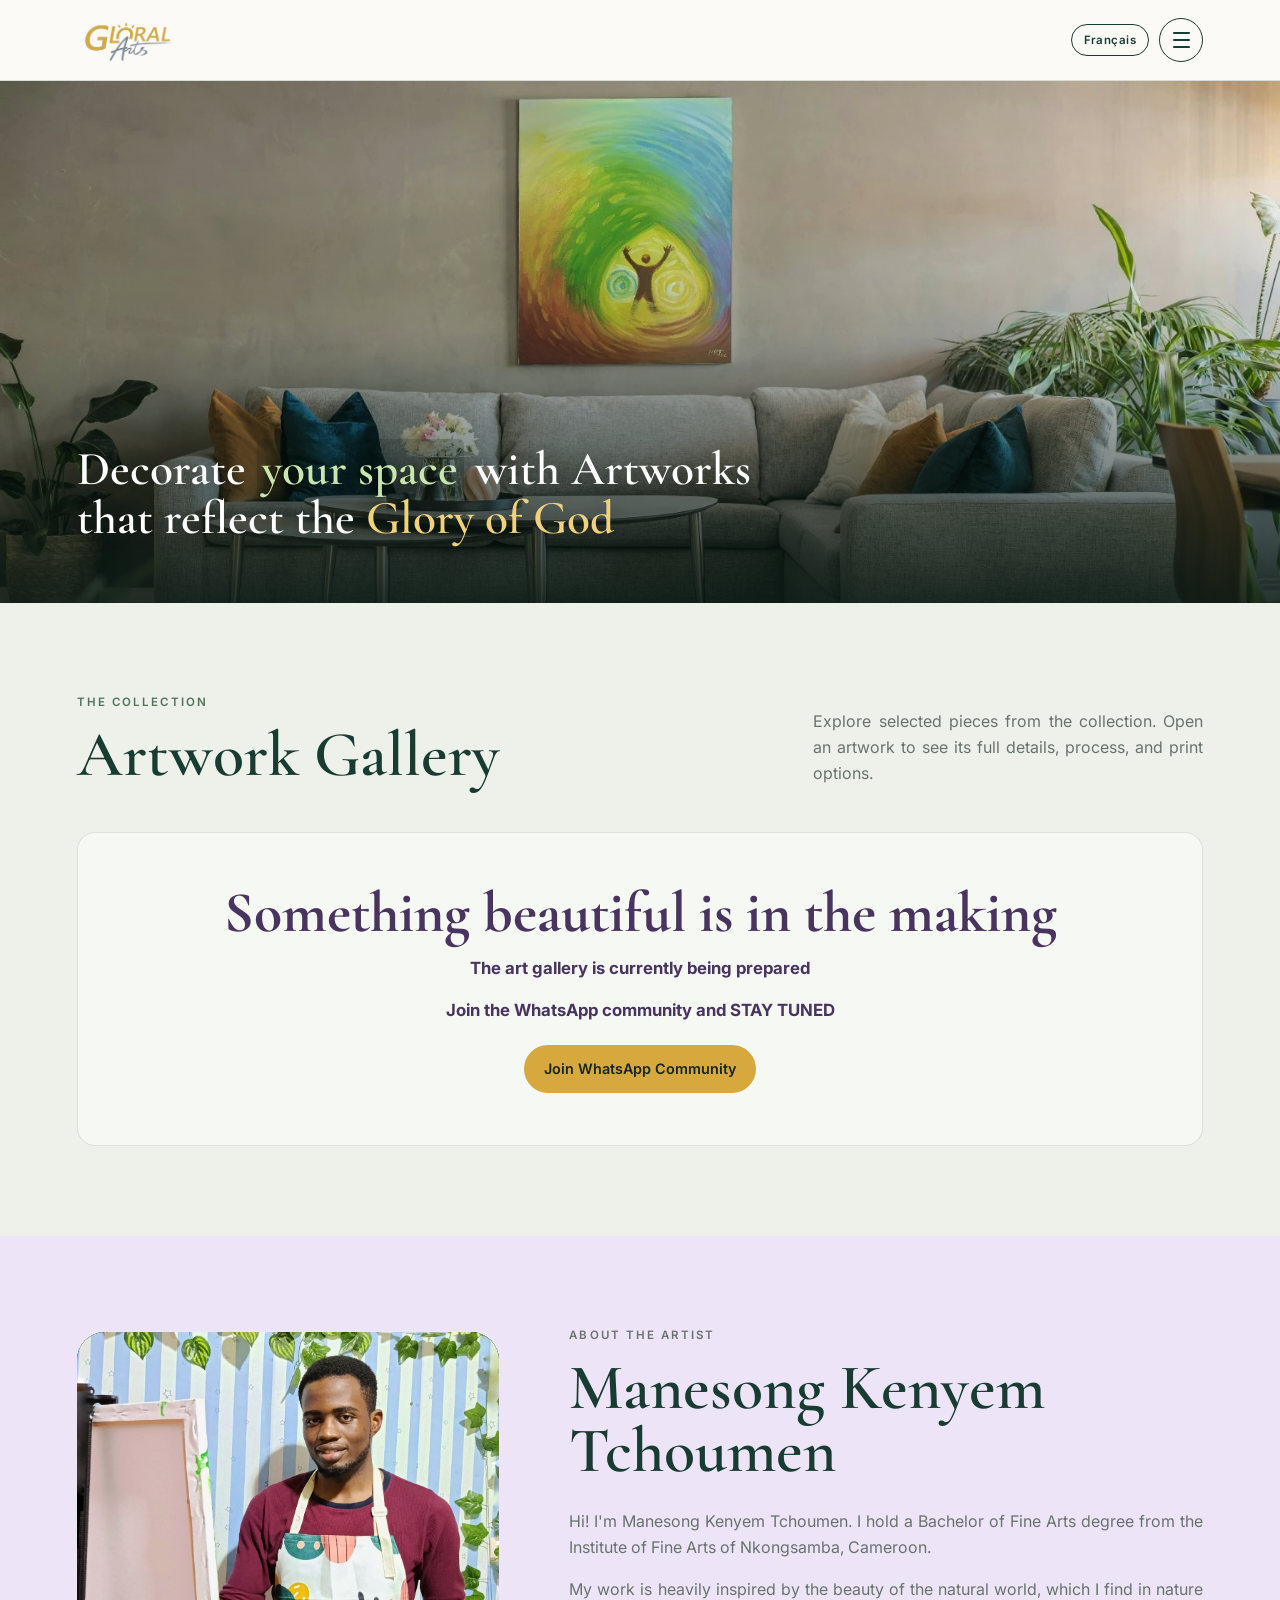
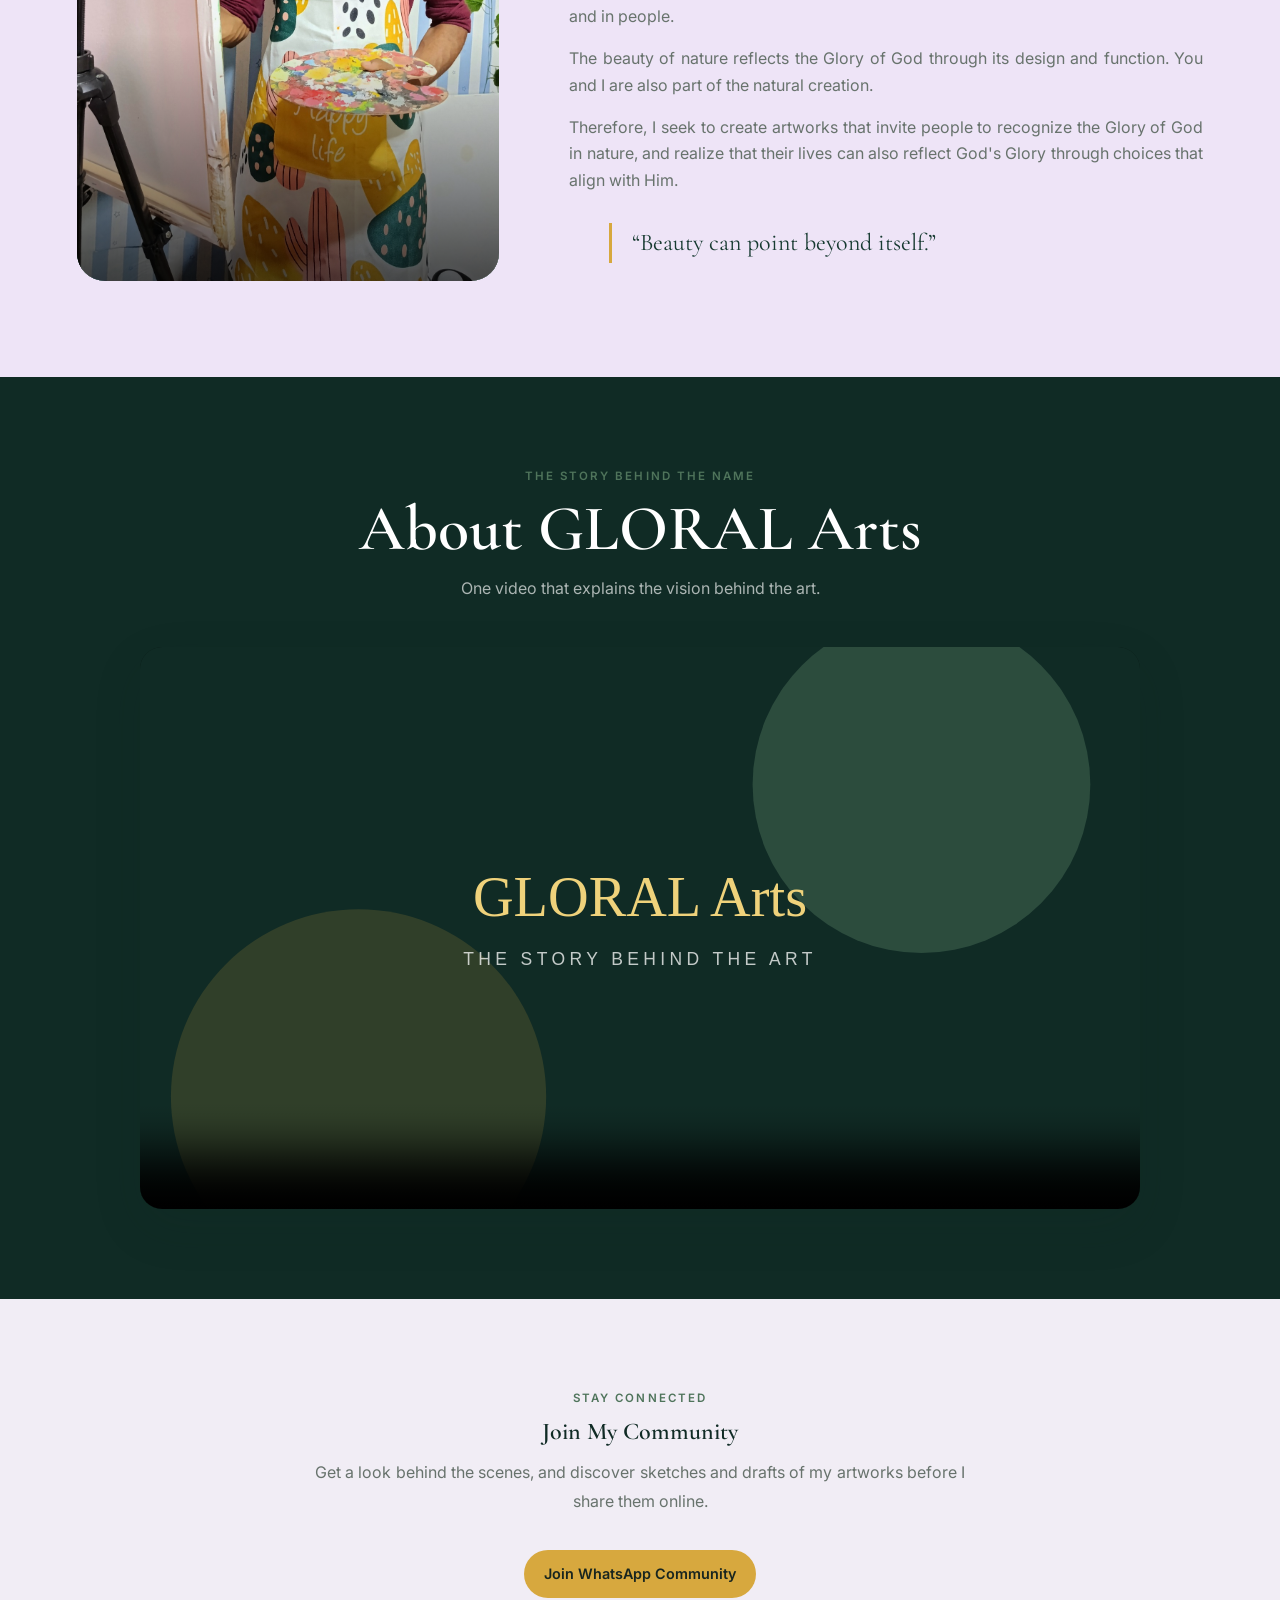
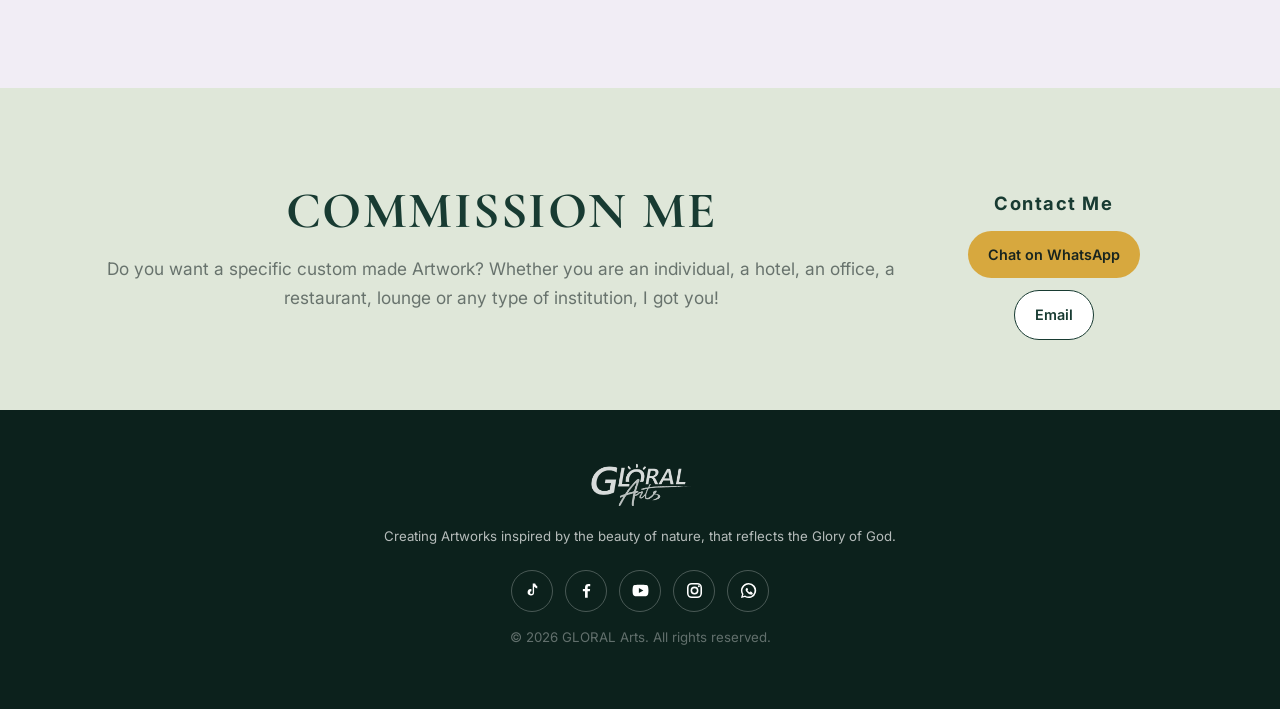
==== commit 4f776f48: "Update index.html" ====
--- a/index.html
+++ b/index.html
@@ -81,11 +81,6 @@
           <source src="assets/videos/about-gloliart.mp4" type="video/mp4">
           Your browser does not support HTML5 video.
         </video>
-        <div class="video-placeholder">
-          <span data-i18n="yourVideo">YOUR GLORAL Arts VIDEO</span>
-          <small data-i18n="replaceVideo">Replace <code>assets/videos/about-gloliart.mp4</code> with your video.</small>
-        </div>
-      </div>
     </section>
 
     <section id="join-community" class="section join-community-section">
--- a/styles.css
+++ b/styles.css
@@ -35,11 +35,18 @@
   backdrop-filter: blur(14px);
   border-bottom: 1px solid var(--line);
 }
-.brand { display:flex; align-items:center; min-width:0; line-height:0; text-decoration:none; }
+.brand {
+  display: flex;
+  align-items: center;
+  min-width: 0;
+  line-height: 0;
+  text-decoration: none;
+  margin-left: -18px;
+}
 .brand-g-circle { width:42px; height:42px; border:2px solid var(--forest); border-radius:50%; display:flex; align-items:center; justify-content:center; flex:0 0 42px; overflow:hidden; background:rgba(255,255,255,.35); }
 .brand-g-circle img { width:72%; height:72%; object-fit:contain; display:block; }
 .brand-logo { display:block; width:auto; height:auto; object-fit:contain; }
-.brand-logo-full { width:clamp(130px, 13vw, 175px); max-height:44px; }
+.brand-logo-full { width:clamp(130px, 13vw, 220px); max-height:60px; }
 .brand-logo-g { display:none; width:38px; height:42px; object-fit:contain; }
 nav.main-nav {
   position:absolute;
@@ -367,14 +374,15 @@
   .site-header { padding-left:14px; padding-right:14px; }
 }
 
-/* v16: use only the full GLORAL Arts logo and align header/banner with page content */
+/* v17: slightly enlarge the full GLORAL Arts logos in the header and footer */
 .brand-g-circle, .brand-logo-g, .brand-mark, .footer-g-circle { display:none !important; }
+.brand-logo-full { display:block; width:clamp(150px,14vw,195px); max-height:50px; object-fit:contain; }
 .footer-brand { justify-content:center; }
-.footer-logo-full { display:block; width:clamp(150px,18vw,185px); max-height:50px; object-fit:contain; }
+.footer-logo-full { display:block; width:clamp(165px,19vw,205px); max-height:56px; object-fit:contain; }
 @media (max-width:720px) {
   .site-header { padding-left:16px; padding-right:16px; }
-  .brand-logo-full { display:block; width:120px; max-height:36px; }
-  .footer-logo-full { width:150px; max-height:44px; }
+  .brand-logo-full { display:block; width:138px; max-height:42px; }
+  .footer-logo-full { width:165px; max-height:48px; }
 }
 
 
@@ -494,3 +502,8 @@
   text-align: justify;
   text-align-last: center;
 }
+
+
+/* Small alignment adjustment: move the top-left logo slightly closer to the left edge. */
+.site-header { padding-left: clamp(14px, 4.5vw, 68px); }
+@media (max-width:720px) { .site-header { padding-left: 10px; } }
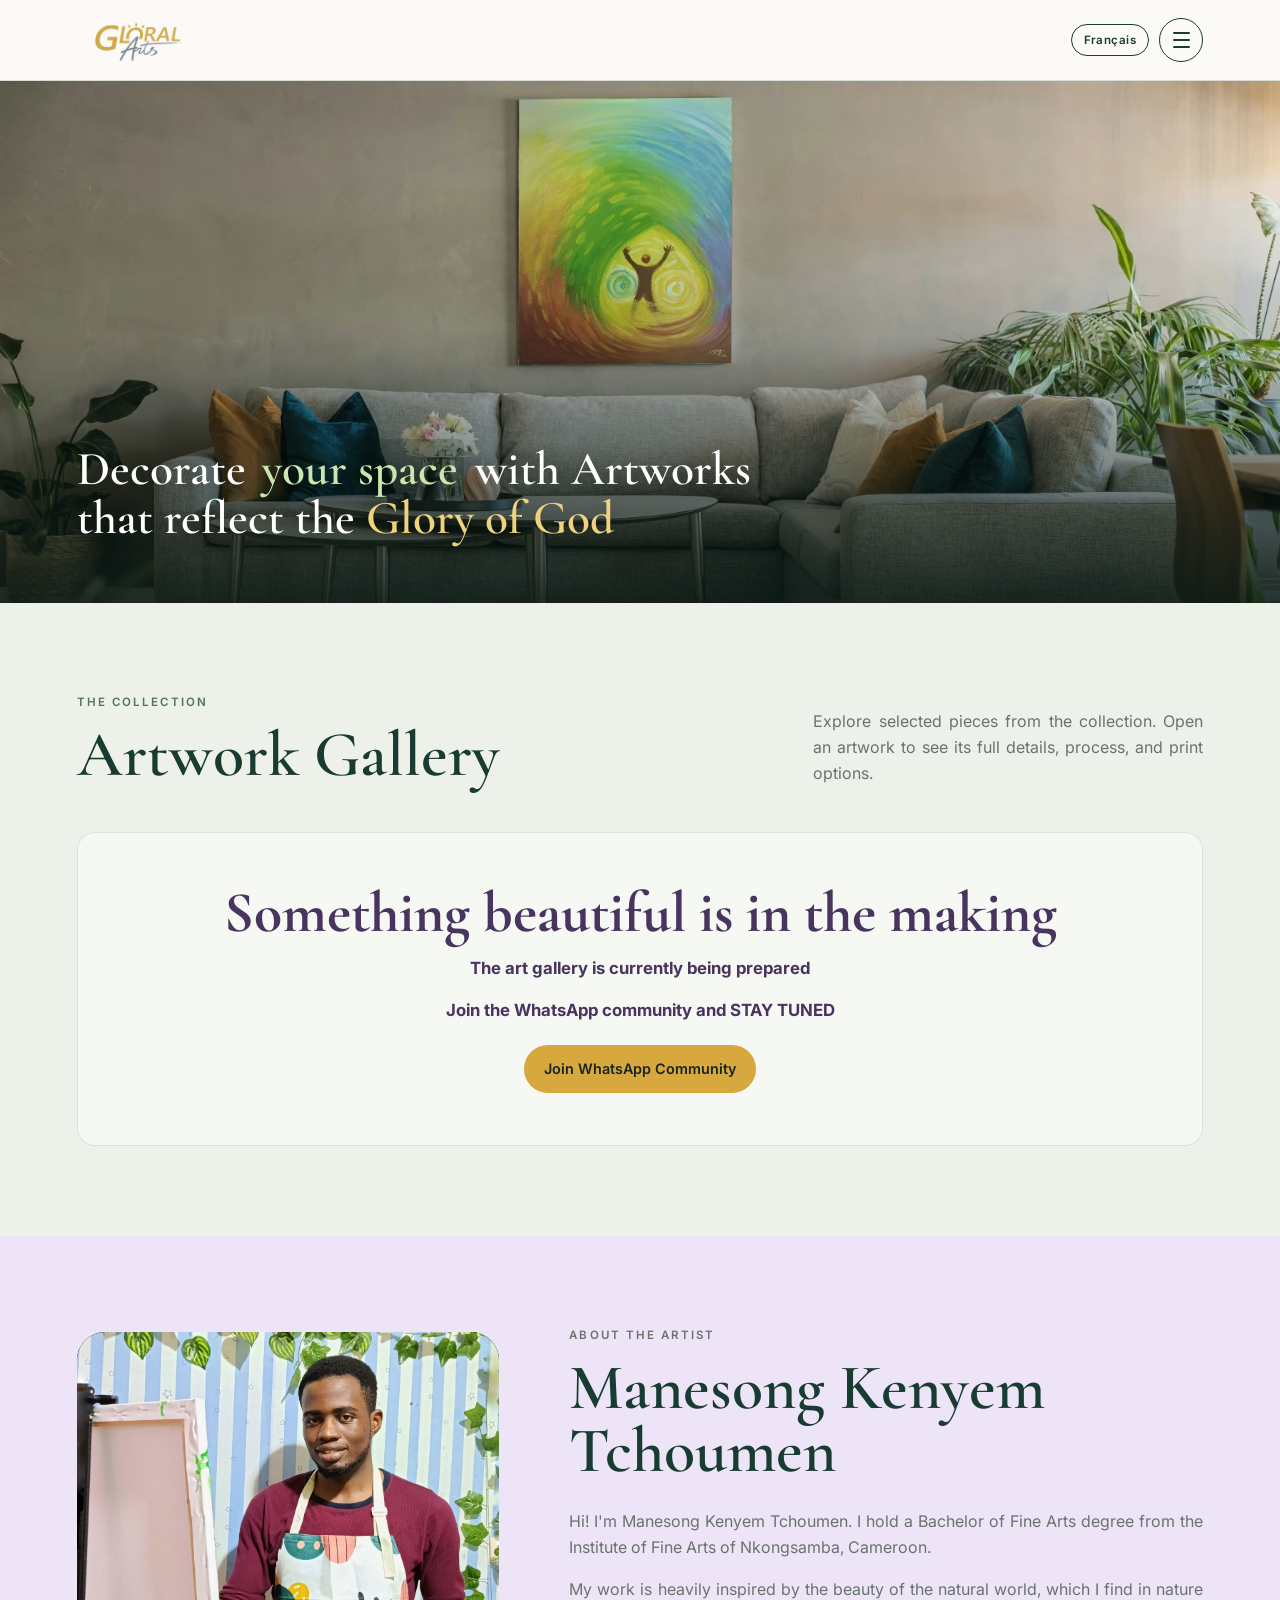
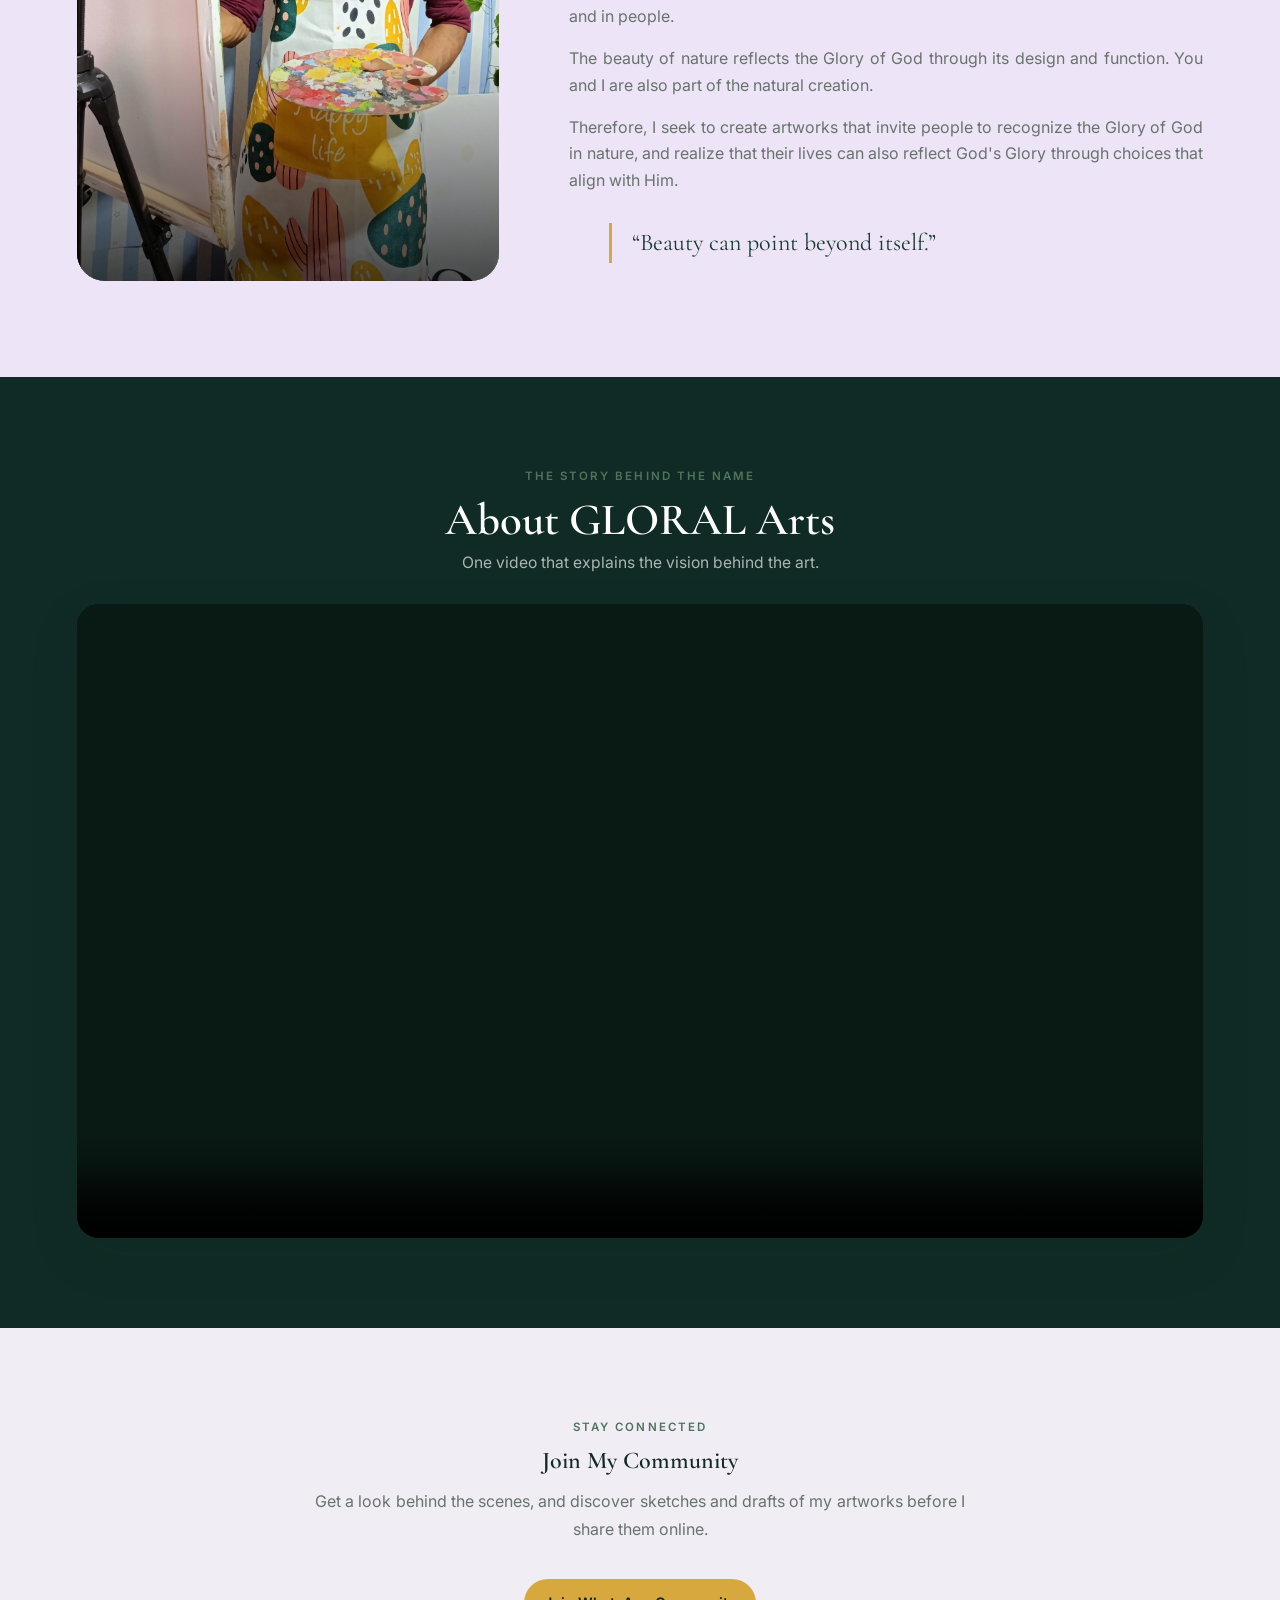
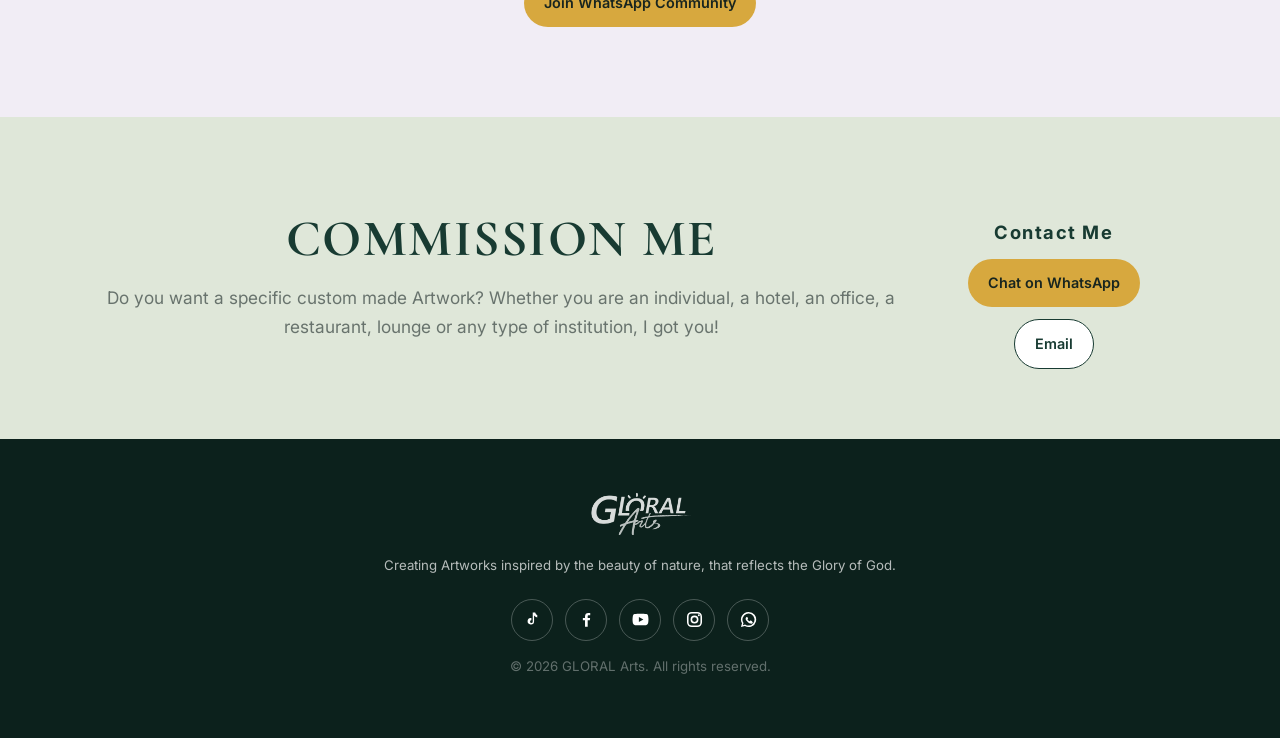
==== commit 4f212b01: "Add files via upload" ====
--- a/index.html
+++ b/index.html
@@ -70,18 +70,22 @@
       </div>
     </section>
 
-    <section id="about-gloliart" class="section about-gloliart">
-      <div class="section-heading centered">
-        <p class="eyebrow" data-i18n="storyBehindName">The story behind the name</p>
-        <h2 data-i18n="aboutTitle">About GLORAL Arts</h2>
-        <p data-i18n="aboutVideoIntro">One video that explains the vision behind the art.</p>
-      </div>
-      <div class="about-video">
-        <video controls preload="metadata" poster="assets/about-poster.svg">
-          <source src="assets/videos/about-gloliart.mp4" type="video/mp4">
-          Your browser does not support HTML5 video.
-        </video>
-    </section>
+    
+<section id="about-gloliart" class="section about-gloliart">
+  <div class="section-heading centered">
+    <p class="eyebrow" data-i18n="storyBehindName">The story behind the name</p>
+    <h2 data-i18n="aboutTitle">About GLORAL Arts</h2>
+    <p data-i18n="aboutVideoIntro">One video that explains the vision behind the art.</p>
+  </div>
+
+  <div class="about-video">
+    <video controls preload="metadata" poster="assets/about-poster.jpg">
+      <source src="assets/videos/about-gloliart.mp4" type="video/mp4">
+      Your browser does not support HTML5 video.
+    </video>
+  </div>
+</section>
+
 
     <section id="join-community" class="section join-community-section">
       <div class="join-community-copy">
--- a/styles.css
+++ b/styles.css
@@ -35,18 +35,11 @@
   backdrop-filter: blur(14px);
   border-bottom: 1px solid var(--line);
 }
-.brand {
-  display: flex;
-  align-items: center;
-  min-width: 0;
-  line-height: 0;
-  text-decoration: none;
-  margin-left: -18px;
-}
+.brand { display:flex; align-items:center; min-width:0; line-height:0; text-decoration:none; margin-left:-8px; }
 .brand-g-circle { width:42px; height:42px; border:2px solid var(--forest); border-radius:50%; display:flex; align-items:center; justify-content:center; flex:0 0 42px; overflow:hidden; background:rgba(255,255,255,.35); }
 .brand-g-circle img { width:72%; height:72%; object-fit:contain; display:block; }
 .brand-logo { display:block; width:auto; height:auto; object-fit:contain; }
-.brand-logo-full { width:clamp(130px, 13vw, 220px); max-height:60px; }
+.brand-logo-full { width:clamp(130px, 13vw, 175px); max-height:44px; }
 .brand-logo-g { display:none; width:38px; height:42px; object-fit:contain; }
 nav.main-nav {
   position:absolute;
@@ -192,15 +185,21 @@
 .about-copy blockquote { border-left:3px solid var(--gold); padding-left:20px; font-family:"Cormorant Garamond",serif; font-size:1.5rem; color:var(--forest); margin-top:30px; }
 
 .about-gloliart { background:var(--forest-deep); color:#fff; }
-.about-gloliart .section-heading h2 { color:#fff; }
-.about-gloliart .section-heading p:last-child { color:rgba(255,255,255,.65); }
+.about-gloliart .section-heading { margin-bottom:30px; }
+.about-gloliart .section-heading h2 { color:#fff; font-size:clamp(2rem,3.5vw,3.2rem); line-height:1; white-space:nowrap; }
+.about-gloliart .section-heading p:last-child { color:rgba(255,255,255,.65); font-size:clamp(.82rem,1.25vw,.98rem); line-height:1.4; white-space:nowrap; }
 .centered { display:block; text-align:center; }
-.centered > p:last-child { margin:15px auto 0; }
-.about-video { position:relative; max-width:1000px; margin:40px auto 0; border-radius:22px; overflow:hidden; background:#091914; box-shadow:var(--shadow); }
-.about-video video { width:100%; aspect-ratio:16/9; object-fit:cover; }
-.video-placeholder { position:absolute; inset:0; display:flex; flex-direction:column; justify-content:center; align-items:center; text-align:center; pointer-events:none; background:linear-gradient(135deg,rgba(16,43,37,.85),rgba(16,43,37,.35)); }
-.video-placeholder span { font-family:"Cormorant Garamond",serif; font-size:2rem; color:var(--gold-light); }
-.video-placeholder small { color:rgba(255,255,255,.7); margin-top:7px; }
+.centered > p:last-child { margin:10px auto 0; }
+.about-video { position:relative; width:min(1150px,100%); max-width:1150px; margin:28px auto 0; border-radius:22px; overflow:hidden; background:#091914; box-shadow:var(--shadow); }
+.about-video video { display:block; width:100%; aspect-ratio:16/9; object-fit:contain; background:#091914; }
+/* Hide the temporary text overlay so the About GLORAL Arts video is unobstructed. */
+.video-placeholder { display:none !important; }
+@media (max-width:720px) {
+  .about-gloliart .section-heading { margin-bottom:24px; }
+  .about-gloliart .section-heading h2 { font-size:clamp(1.65rem,7.5vw,2.35rem); white-space:nowrap; }
+  .about-gloliart .section-heading p:last-child { font-size:clamp(.7rem,3.2vw,.82rem); white-space:nowrap; }
+  .about-video { width:100%; margin-top:22px; border-radius:15px; }
+}
 
 .cta { margin:0; padding:70px clamp(20px,8vw,120px); background:#dfe7d9; display:flex; align-items:center; justify-content:space-between; gap:30px; }
 .cta h2 { color:var(--forest); font-size:clamp(2.3rem,4vw,4rem); max-width:800px; }
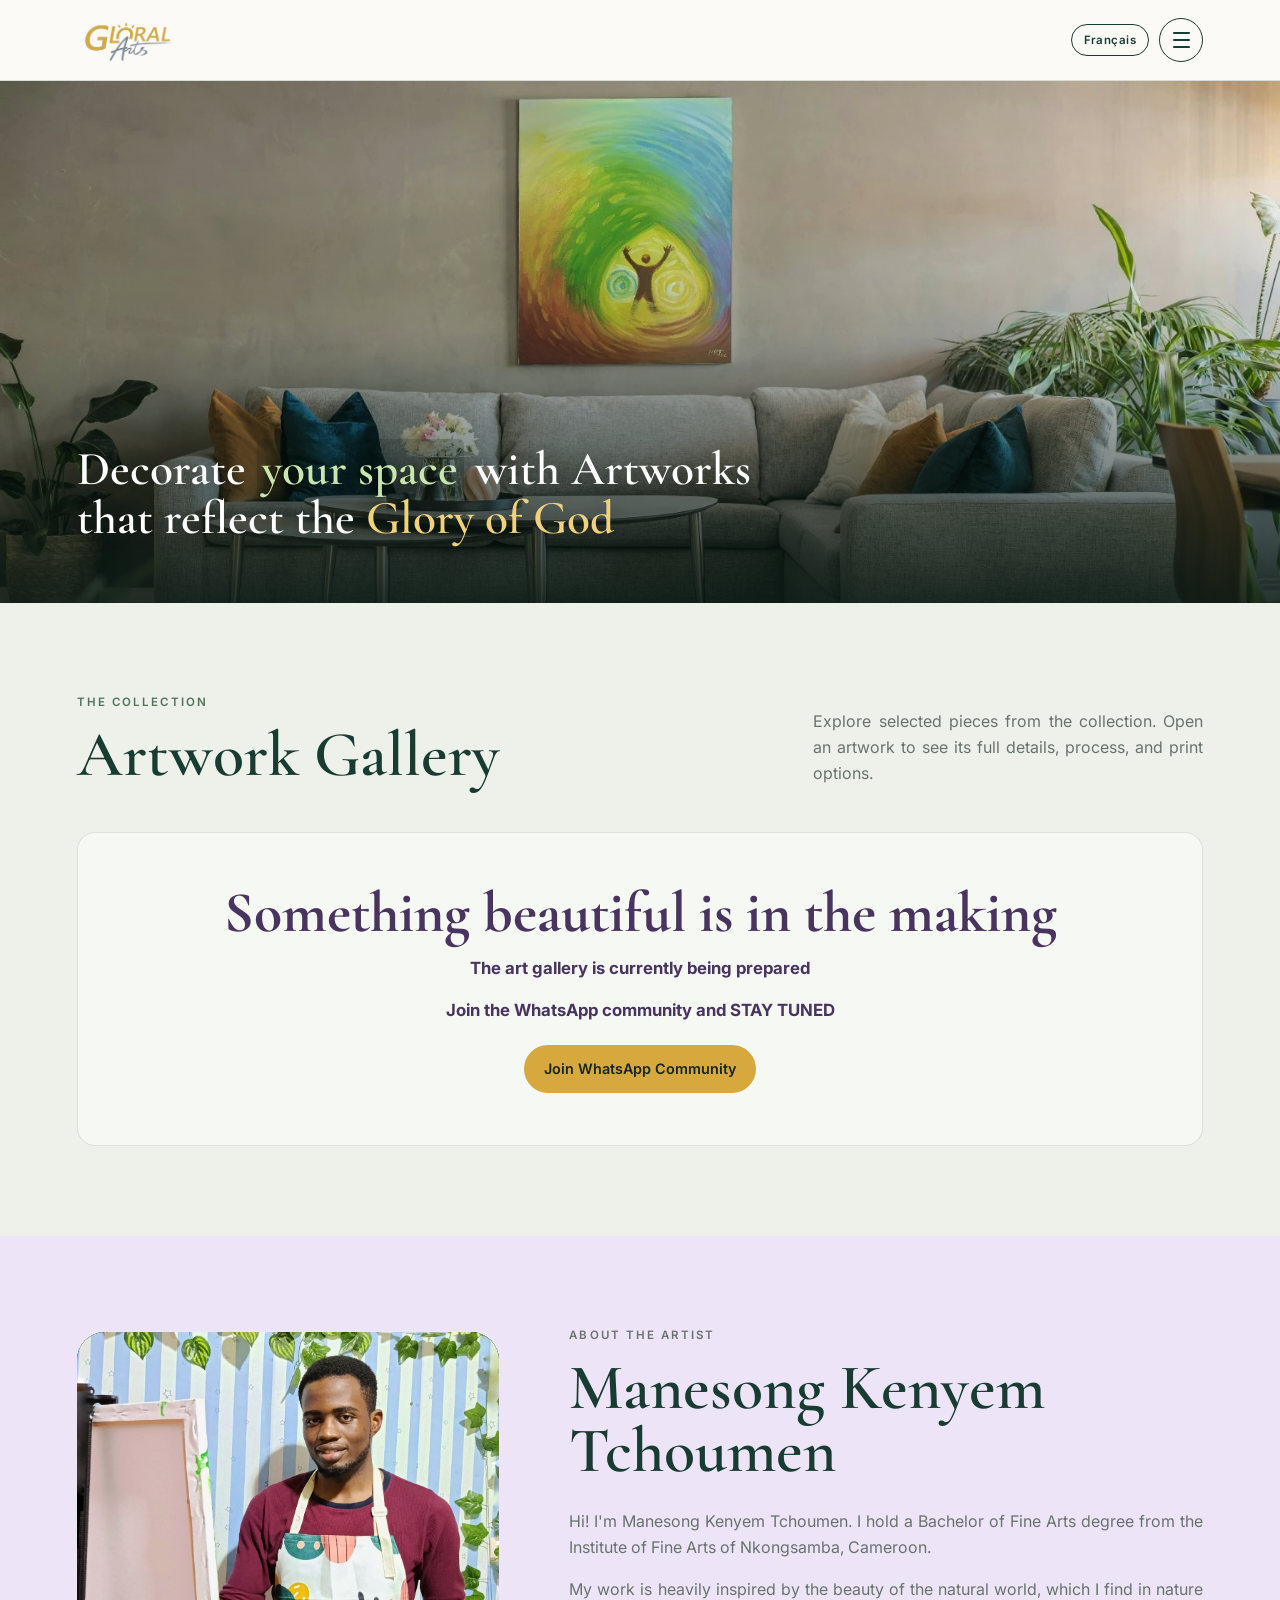
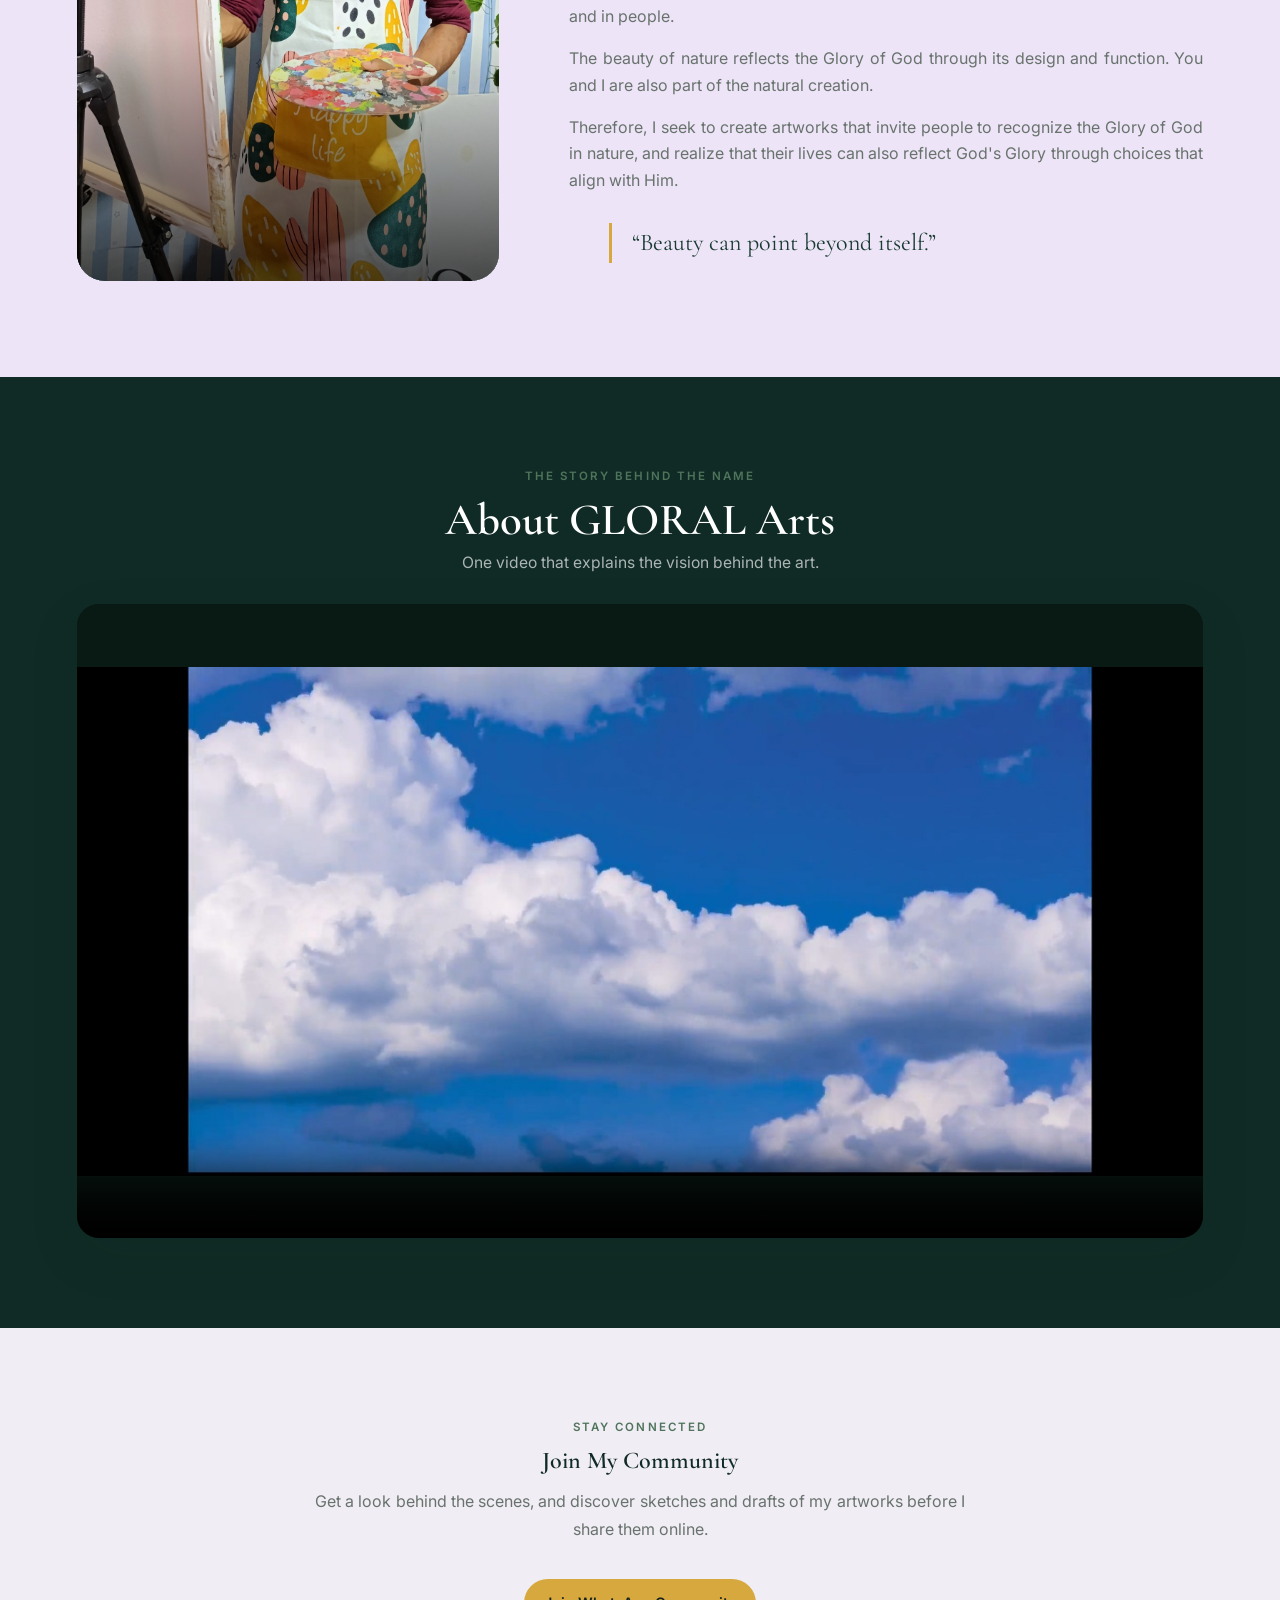
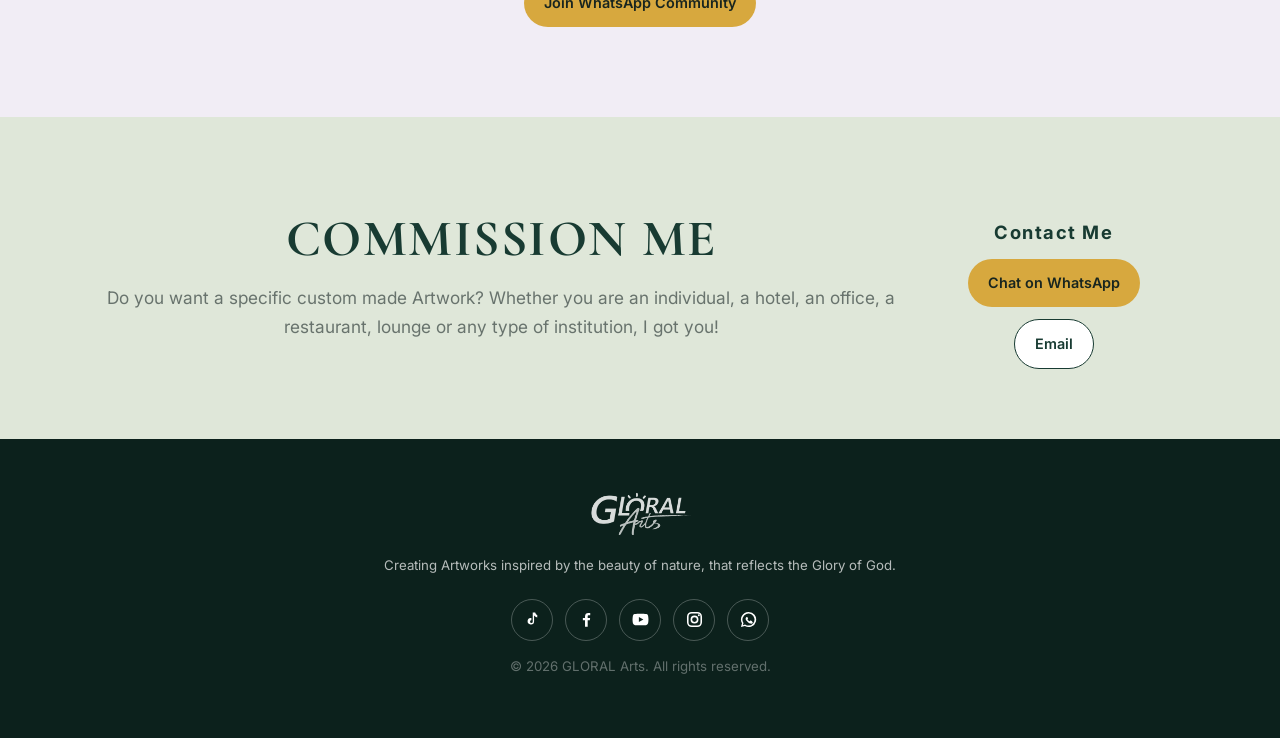
==== commit 2b0f9c0d: "Update index.html" ====
--- a/index.html
+++ b/index.html
@@ -92,7 +92,7 @@
         <p class="eyebrow" data-i18n="communityEyebrow">Stay connected</p>
         <h2 data-i18n="communityTitle">Join My Community</h2>
         <p data-i18n="communityDescription">Get a look behind the scenes, and discover sketches and drafts of my artworks before I share them online.</p>
-        <a id="aboutCommunityLink" class="button button-gold community-button" href="#" target="_blank" rel="noopener" data-i18n="joinCommunity">Join WhatsApp Community</a>
+        <a id="aboutCommunityLink" class="button button-gold community-button" href="https://whatsapp.com/channel/0029VbDrTcYCnA7k1x9tN11z" target="_blank" rel="noopener" data-i18n="joinCommunity">Join WhatsApp Community</a>
       </div>
     </section>
 
--- a/styles.css
+++ b/styles.css
@@ -35,7 +35,7 @@
   backdrop-filter: blur(14px);
   border-bottom: 1px solid var(--line);
 }
-.brand { display:flex; align-items:center; min-width:0; line-height:0; text-decoration:none; margin-left:-8px; }
+.brand { display:flex; align-items:center; min-width:0; line-height:0; text-decoration:none; margin-left:-18px; }
 .brand-g-circle { width:42px; height:42px; border:2px solid var(--forest); border-radius:50%; display:flex; align-items:center; justify-content:center; flex:0 0 42px; overflow:hidden; background:rgba(255,255,255,.35); }
 .brand-g-circle img { width:72%; height:72%; object-fit:contain; display:block; }
 .brand-logo { display:block; width:auto; height:auto; object-fit:contain; }
